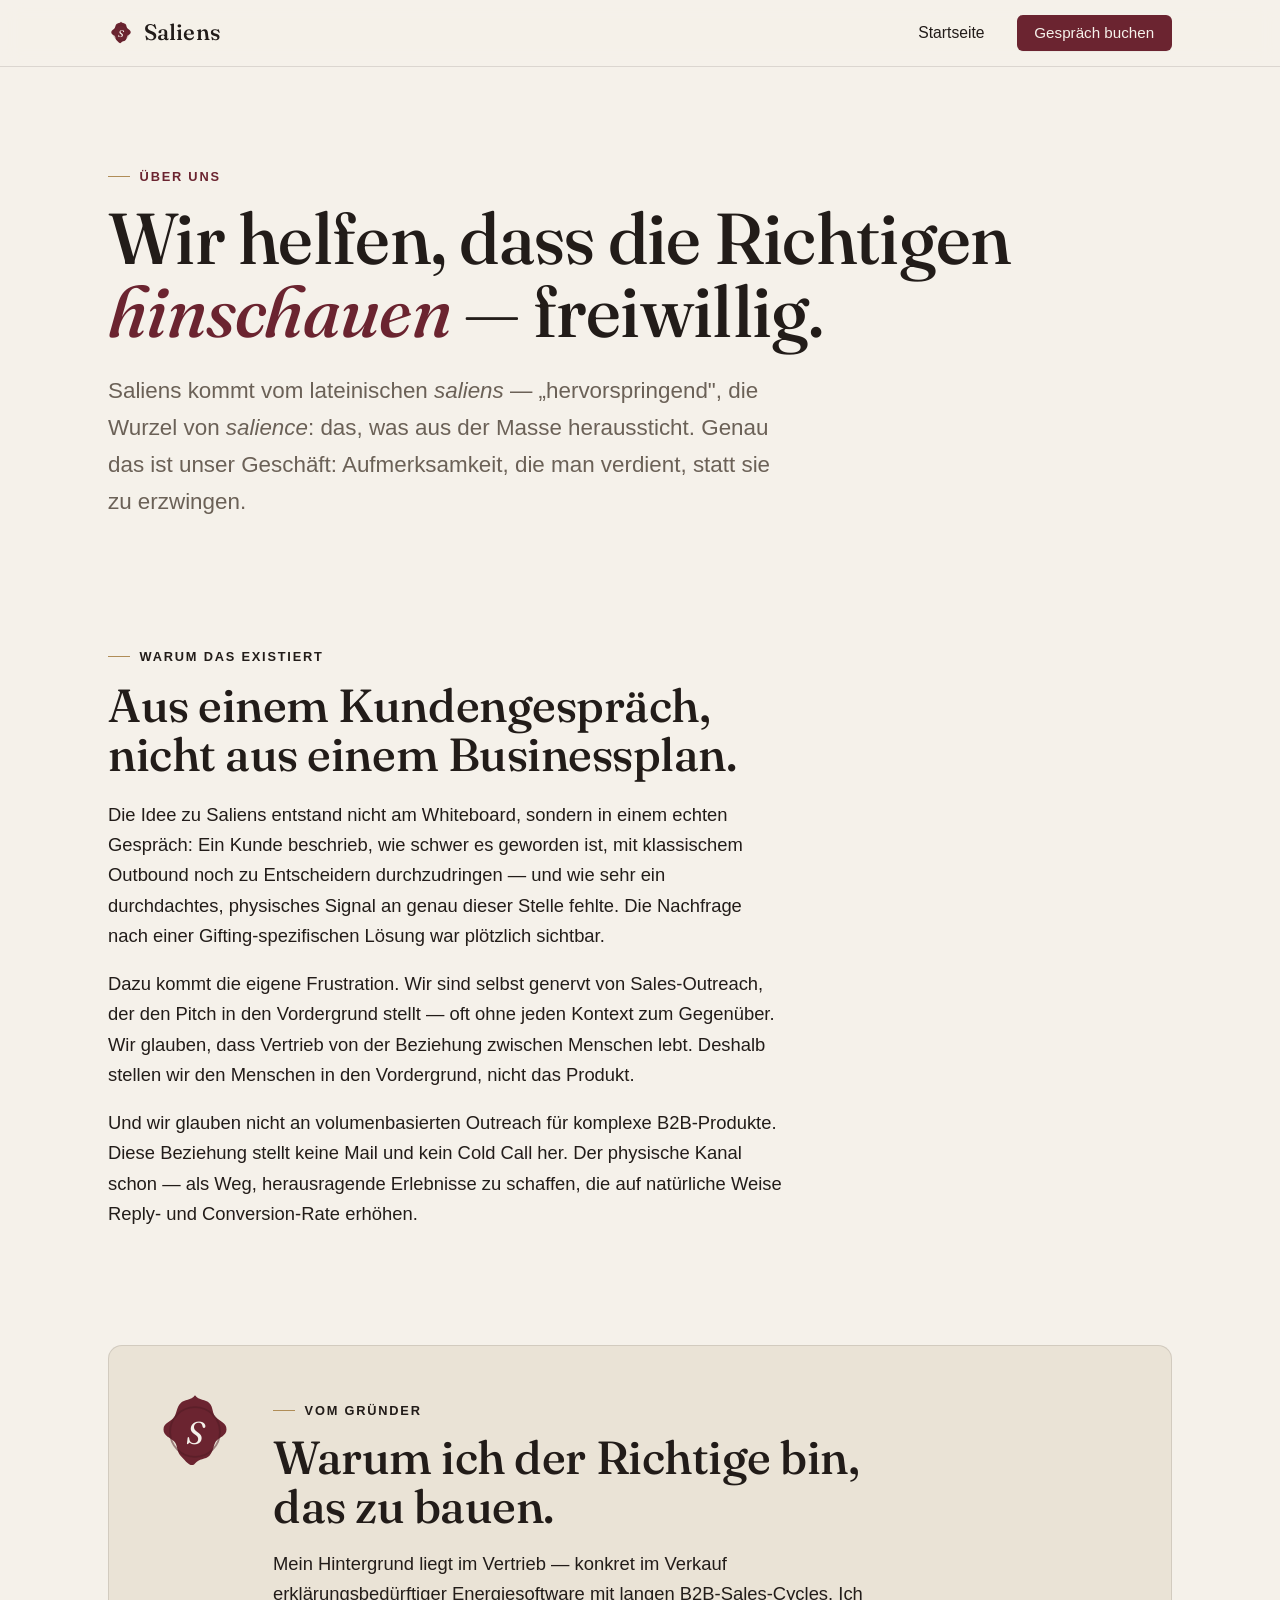
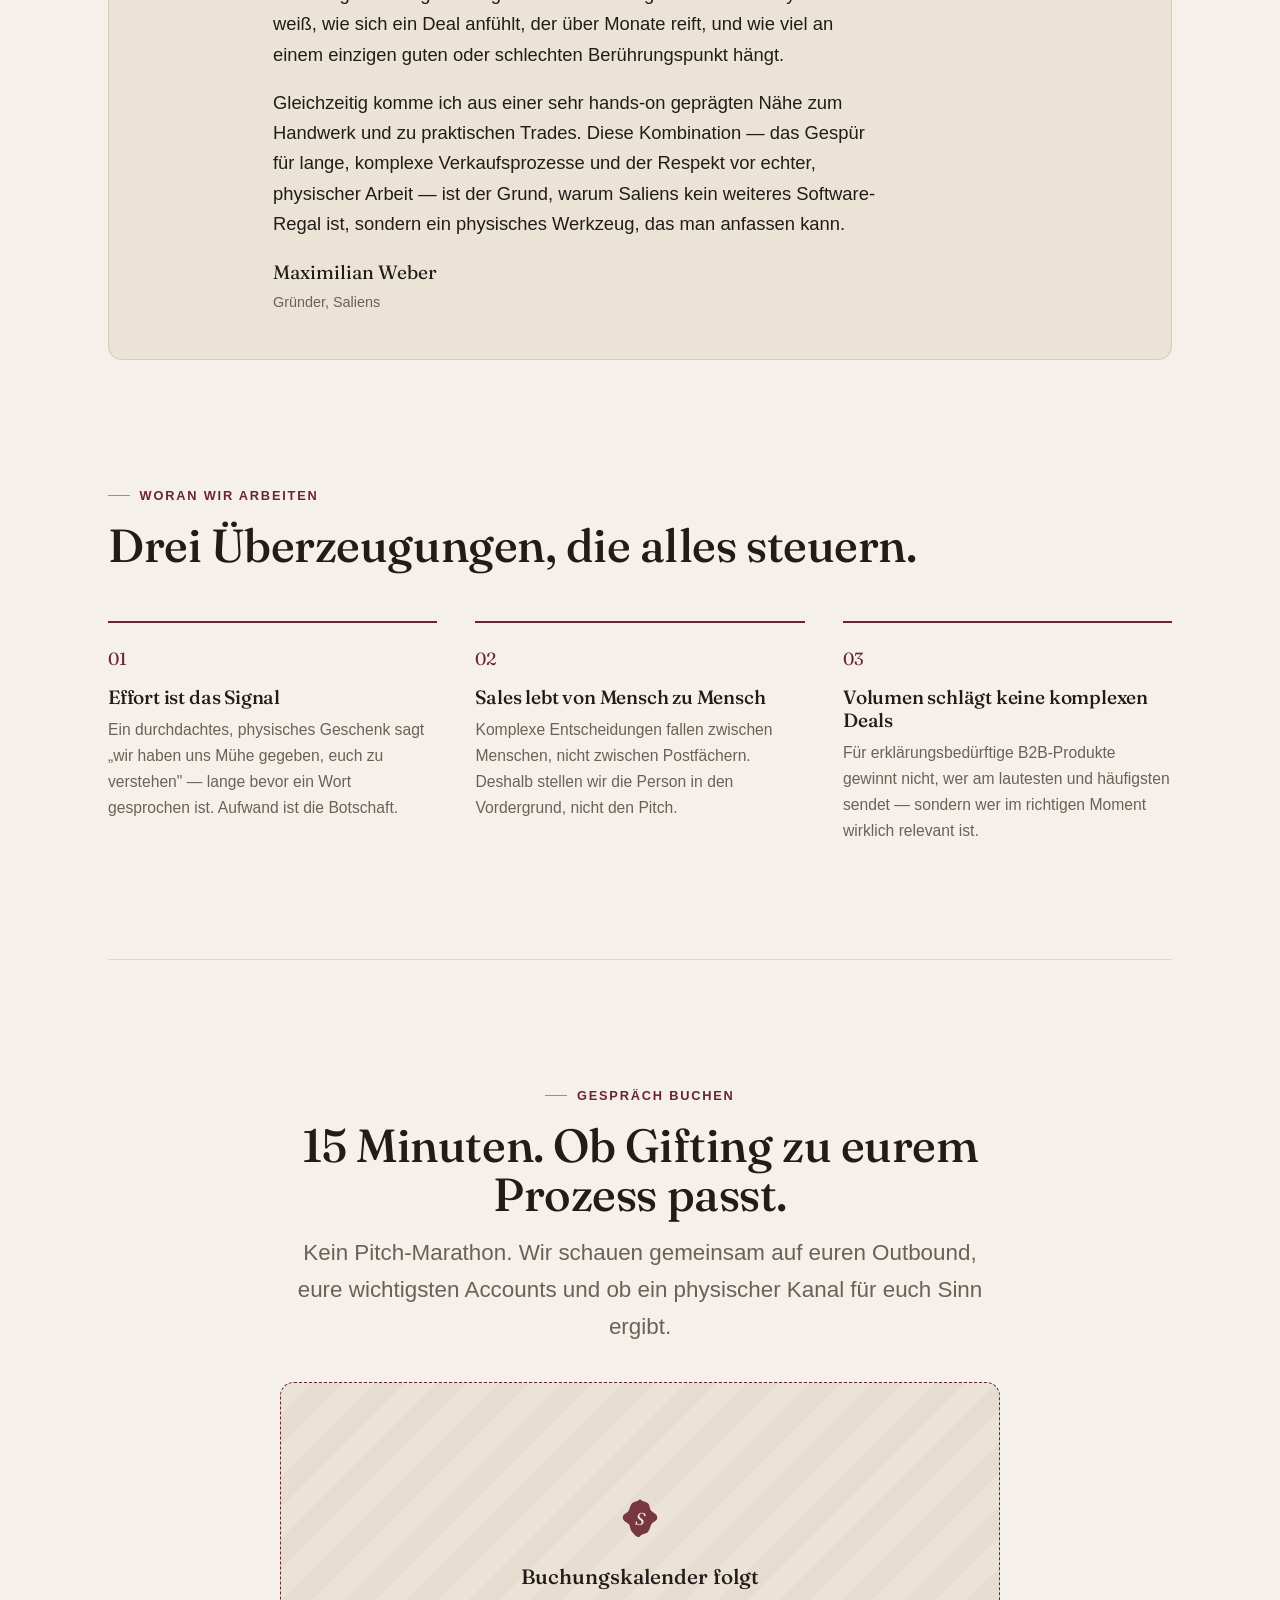
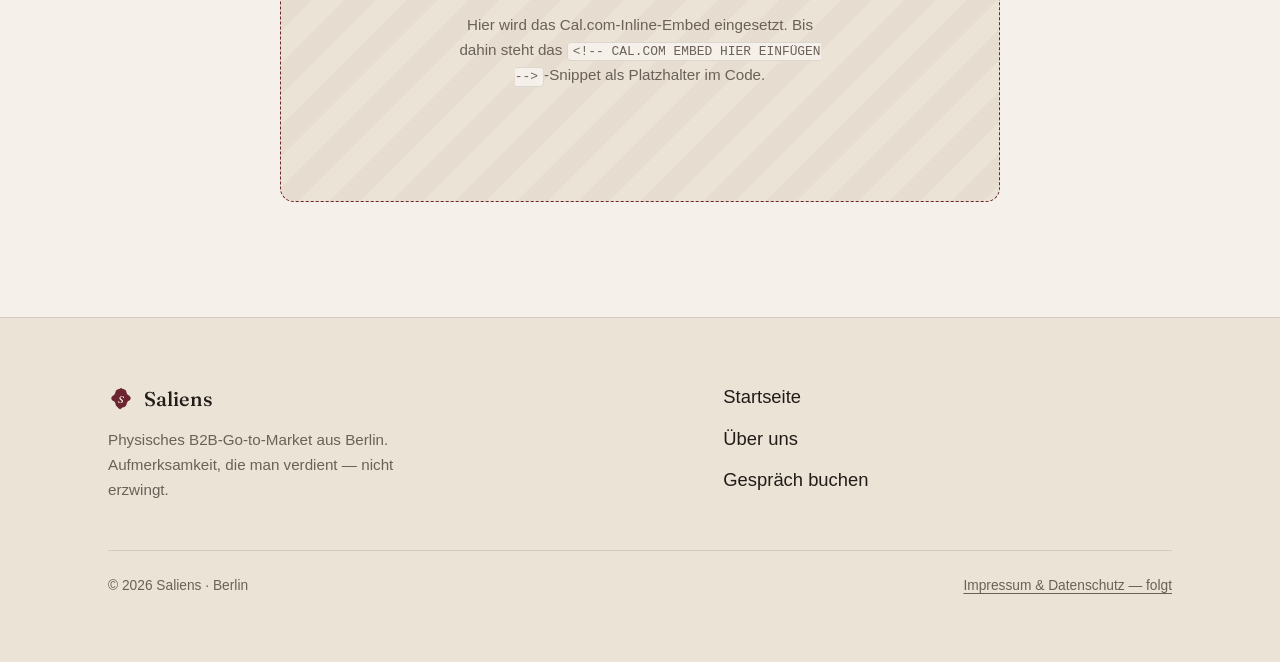
==== about.html @ 718ac308 "Saliens Gifting-as-a-Service Landingpage (statisch, noindex) - index.html: Landingpage mit Hero, Pro" ====
<!DOCTYPE html>
<html lang="de">
<head>
  <meta charset="UTF-8">
  <meta name="viewport" content="width=device-width, initial-scale=1">
  <meta name="robots" content="noindex,nofollow">
  <title>Über uns — Saliens</title>
  <meta name="description" content="Warum Saliens existiert: Aufmerksamkeit verdient man, statt sie zu erzwingen. Über die Entstehung, den Gründer und unsere Operating Beliefs.">

  <link rel="icon" href="favicon.svg" type="image/svg+xml">

  <link rel="preconnect" href="https://fonts.googleapis.com">
  <link rel="preconnect" href="https://fonts.gstatic.com" crossorigin>
  <link rel="preconnect" href="https://api.fontshare.com">
  <link href="https://fonts.googleapis.com/css2?family=Fraunces:opsz,wght@9..144,400;9..144,500&display=swap" rel="stylesheet">
  <link href="https://api.fontshare.com/v2/css?f[]=general-sans@400,500,600&display=swap" rel="stylesheet">

  <link rel="stylesheet" href="styles.css">
</head>
<body>

  <!-- ============================================================ HEADER -->
  <header class="site-header">
    <div class="container site-header__inner">
      <a class="brand" href="/" aria-label="Saliens — Startseite">
        <svg class="brand__seal" viewBox="0 0 64 64" aria-hidden="true">
          <path fill="#6B2430" d="M32 4c3 4 8 3 11 6s2 8 5 11 8 4 8 9-6 6-8 9-2 8-5 11-8 2-11 6-8-3-11-6-2-8-5-11-8-4-8-9 6-6 8-9 2-8 5-11 8-2 11-6z"/>
          <circle cx="32" cy="32" r="19" fill="none" stroke="#4E1A23" stroke-width="1.4" opacity="0.5"/>
          <text x="32" y="41" text-anchor="middle" font-family="Fraunces, Georgia, serif" font-size="24" font-style="italic" fill="#F5F1EA">S</text>
        </svg>
        Saliens
      </a>
      <nav class="nav" aria-label="Hauptnavigation">
        <a class="nav__link nav__link--about" href="/">Startseite</a>
        <a class="btn" href="#gespraech">Gespräch buchen</a>
      </nav>
    </div>
  </header>

  <main>

    <!-- ============================================================== HERO -->
    <section class="section about-hero">
      <div class="container">
        <p class="eyebrow reveal reveal--1">Über uns</p>
        <h1 class="reveal reveal--2">Wir helfen, dass die Richtigen <span class="accent" style="font-style:italic;color:var(--wax)">hinschauen</span> — freiwillig.</h1>
        <p class="lede reveal reveal--3">
          Saliens kommt vom lateinischen <em>saliens</em> — „hervorspringend", die
          Wurzel von <em>salience</em>: das, was aus der Masse heraussticht.
          Genau das ist unser Geschäft: Aufmerksamkeit, die man verdient, statt sie
          zu erzwingen.
        </p>
      </div>
    </section>

    <!-- ================================================= WARUM DAS EXISTIERT -->
    <section class="section" style="padding-top:0">
      <div class="container">
        <div class="prose">
          <p class="eyebrow">Warum das existiert</p>
          <h2 style="margin-bottom:1.25rem">Aus einem Kundengespräch, nicht aus einem Businessplan.</h2>
          <p>
            Die Idee zu Saliens entstand nicht am Whiteboard, sondern in einem echten
            Gespräch: Ein Kunde beschrieb, wie schwer es geworden ist, mit klassischem
            Outbound noch zu Entscheidern durchzudringen — und wie sehr ein durchdachtes,
            physisches Signal an genau dieser Stelle fehlte. Die Nachfrage nach einer
            Gifting-spezifischen Lösung war plötzlich sichtbar.
          </p>
          <p>
            Dazu kommt die eigene Frustration. Wir sind selbst genervt von Sales-Outreach,
            der den Pitch in den Vordergrund stellt — oft ohne jeden Kontext zum Gegenüber.
            Wir glauben, dass Vertrieb von der Beziehung zwischen Menschen lebt. Deshalb
            stellen wir den Menschen in den Vordergrund, nicht das Produkt.
          </p>
          <p>
            Und wir glauben nicht an volumenbasierten Outreach für komplexe B2B-Produkte.
            Diese Beziehung stellt keine Mail und kein Cold Call her. Der physische Kanal
            schon — als Weg, herausragende Erlebnisse zu schaffen, die auf natürliche Weise
            Reply- und Conversion-Rate erhöhen.
          </p>
        </div>
      </div>
    </section>

    <!-- =================================================== FOUNDER'S MESSAGE -->
    <section class="section" style="padding-top:0">
      <div class="container">
        <div class="founder">
          <svg class="founder__seal" viewBox="0 0 64 64" aria-hidden="true">
            <path fill="#6B2430" d="M32 4c3 4 8 3 11 6s2 8 5 11 8 4 8 9-6 6-8 9-2 8-5 11-8 2-11 6-8-3-11-6-2-8-5-11-8-4-8-9 6-6 8-9 2-8 5-11 8-2 11-6z"/>
            <circle cx="32" cy="32" r="19" fill="none" stroke="#4E1A23" stroke-width="1.4" opacity="0.5"/>
            <text x="32" y="41" text-anchor="middle" font-family="Fraunces, Georgia, serif" font-size="24" font-style="italic" fill="#F5F1EA">S</text>
          </svg>
          <div class="prose" style="max-width:60ch">
            <p class="eyebrow" style="margin-bottom:0.75rem">Vom Gründer</p>
            <h2 style="margin-bottom:1.1rem">Warum ich der Richtige bin, das zu bauen.</h2>
            <!-- TODO(Max prüfen): Die folgenden zwei Absätze sind im Ton des Briefings
                 formuliert, aber inhaltlich an konkreten Stationen entlang deiner
                 echten Vita zu schärfen (Firmennamen, Jahre, Rolle). Bitte gegenlesen. -->
            <p>
              Mein Hintergrund liegt im Vertrieb — konkret im Verkauf erklärungsbedürftiger
              Energiesoftware mit langen B2B-Sales-Cycles. Ich weiß, wie sich ein Deal
              anfühlt, der über Monate reift, und wie viel an einem einzigen guten oder
              schlechten Berührungspunkt hängt.
            </p>
            <p>
              Gleichzeitig komme ich aus einer sehr hands-on geprägten Nähe zum Handwerk
              und zu praktischen Trades. Diese Kombination — das Gespür für lange, komplexe
              Verkaufsprozesse und der Respekt vor echter, physischer Arbeit — ist der Grund,
              warum Saliens kein weiteres Software-Regal ist, sondern ein physisches Werkzeug,
              das man anfassen kann.
            </p>
            <p class="founder__sign">
              Maximilian Weber
              <span class="founder__role">Gründer, Saliens</span>
            </p>
          </div>
        </div>
      </div>
    </section>

    <!-- ==================================================== OPERATING BELIEFS -->
    <section class="section" style="padding-top:0">
      <div class="container">
        <div class="section-head">
          <p class="eyebrow">Woran wir arbeiten</p>
          <h2>Drei Überzeugungen, die alles steuern.</h2>
        </div>
        <ul class="beliefs">
          <li class="belief">
            <div class="belief__n">01</div>
            <h3>Effort ist das Signal</h3>
            <p>Ein durchdachtes, physisches Geschenk sagt „wir haben uns Mühe gegeben, euch zu verstehen" — lange bevor ein Wort gesprochen ist. Aufwand ist die Botschaft.</p>
          </li>
          <li class="belief">
            <div class="belief__n">02</div>
            <h3>Sales lebt von Mensch zu Mensch</h3>
            <p>Komplexe Entscheidungen fallen zwischen Menschen, nicht zwischen Postfächern. Deshalb stellen wir die Person in den Vordergrund, nicht den Pitch.</p>
          </li>
          <li class="belief">
            <div class="belief__n">03</div>
            <h3>Volumen schlägt keine komplexen Deals</h3>
            <p>Für erklärungsbedürftige B2B-Produkte gewinnt nicht, wer am lautesten und häufigsten sendet — sondern wer im richtigen Moment wirklich relevant ist.</p>
          </li>
        </ul>
      </div>
    </section>

    <!-- ===================================================== ANGEBOT / CTA -->
    <section class="section cta" id="gespraech" style="padding-top:0">
      <div class="container">
        <hr class="rule" style="margin-bottom:var(--section-y)">
        <div class="cta__inner">
          <p class="eyebrow" style="justify-content:center">Gespräch buchen</p>
          <h2>15 Minuten. Ob Gifting zu eurem Prozess passt.</h2>
          <p class="lede">
            Kein Pitch-Marathon. Wir schauen gemeinsam auf euren Outbound, eure
            wichtigsten Accounts und ob ein physischer Kanal für euch Sinn ergibt.
          </p>
        </div>

        <!-- ============================================================= -->
        <!-- CAL.COM EMBED HIER EINFÜGEN                                    -->
        <!-- Identisch zur Landingpage: diesen Platzhalter durch dasselbe   -->
        <!-- Cal.com-Inline-Embed-Snippet ersetzen.                         -->
        <!-- ============================================================= -->
        <div class="cal-embed" role="note" aria-label="Buchungskalender – wird nachgereicht">
          <svg class="cal-embed__seal" viewBox="0 0 64 64" aria-hidden="true">
            <path fill="#6B2430" d="M32 4c3 4 8 3 11 6s2 8 5 11 8 4 8 9-6 6-8 9-2 8-5 11-8 2-11 6-8-3-11-6-2-8-5-11-8-4-8-9 6-6 8-9 2-8 5-11 8-2 11-6z"/>
            <text x="32" y="41" text-anchor="middle" font-family="Fraunces, Georgia, serif" font-size="24" font-style="italic" fill="#F5F1EA">S</text>
          </svg>
          <span class="cal-embed__title">Buchungskalender folgt</span>
          <p>Hier wird das Cal.com-Inline-Embed eingesetzt. Bis dahin steht das <code>&lt;!-- CAL.COM EMBED HIER EINFÜGEN --&gt;</code>-Snippet als Platzhalter im Code.</p>
        </div>
      </div>
    </section>

  </main>

  <!-- ============================================================== FOOTER -->
  <footer class="site-footer">
    <div class="container">
      <div class="site-footer__grid">
        <div>
          <a class="brand" href="/" aria-label="Saliens — Startseite">
            <svg class="brand__seal" viewBox="0 0 64 64" aria-hidden="true">
              <path fill="#6B2430" d="M32 4c3 4 8 3 11 6s2 8 5 11 8 4 8 9-6 6-8 9-2 8-5 11-8 2-11 6-8-3-11-6-2-8-5-11-8-4-8-9 6-6 8-9 2-8 5-11 8-2 11-6z"/>
              <text x="32" y="41" text-anchor="middle" font-family="Fraunces, Georgia, serif" font-size="24" font-style="italic" fill="#F5F1EA">S</text>
            </svg>
            Saliens
          </a>
          <p class="footer__tag">Physisches B2B-Go-to-Market aus Berlin. Aufmerksamkeit, die man verdient — nicht erzwingt.</p>
        </div>
        <nav class="footer__nav" aria-label="Footer-Navigation">
          <a href="/">Startseite</a>
          <a href="/about">Über uns</a>
          <a href="#gespraech">Gespräch buchen</a>
        </nav>
      </div>
      <div class="footer__legal">
        <span>© <span data-year>2026</span> Saliens · Berlin</span>
        <span><a href="#" aria-disabled="true">Impressum &amp; Datenschutz — folgt</a></span>
      </div>
    </div>
  </footer>

  <script src="app.js"></script>
</body>
</html>
---- styles.css ----
/* =========================================================================
   Saliens — Gifting-as-a-Service · Design System
   Palette abgeleitet aus der physischen Gifting-Metapher:
   Naturpapier/Karton = Verpackung, Siegellack = Wachssiegel, Messing = Band.
   ========================================================================= */

:root {
  /* Farben */
  --paper:      #F5F1EA;  /* Haupt-Hintergrund */
  --karton:     #EAE3D6;  /* dezente Flächen, sekundäre Karten */
  --ink:        #221C19;  /* Haupttext */
  --ink-soft:   #6b6157;  /* Sekundärtext (AA-geprüft, ~5.4:1 auf Paper) */
  --wax:        #6B2430;  /* Primärakzent: CTA, Links, Hervorhebung */
  --wax-deep:   #4E1A23;  /* Hover für Siegellack */
  --brass:      #B08D57;  /* Sekundärakzent, sehr sparsam, nur Details */

  --hairline:   rgba(34, 28, 25, 0.12);
  --hairline-strong: rgba(34, 28, 25, 0.20);

  /* Typografie */
  --serif: "Fraunces", Georgia, "Times New Roman", serif;
  --sans:  "General Sans", -apple-system, BlinkMacSystemFont, "Segoe UI", Helvetica, Arial, sans-serif;

  /* Maße */
  --measure: 66ch;
  --container: 1160px;
  --radius: 6px;
  --radius-lg: 14px;

  /* Fließende Section-Abstände */
  --section-y: clamp(4.5rem, 9vw, 8.5rem);
  --gap: clamp(1.5rem, 3vw, 2.5rem);
}

/* ------------------------------------------------------------------ Reset */
*, *::before, *::after { box-sizing: border-box; }
html { -webkit-text-size-adjust: 100%; scroll-behavior: smooth; }
@media (prefers-reduced-motion: reduce) {
  html { scroll-behavior: auto; }
}

body {
  margin: 0;
  background: var(--paper);
  color: var(--ink);
  font-family: var(--sans);
  font-size: clamp(1.02rem, 0.98rem + 0.25vw, 1.15rem);
  line-height: 1.65;
  font-weight: 400;
  -webkit-font-smoothing: antialiased;
  text-rendering: optimizeLegibility;
}

img, svg { display: block; max-width: 100%; }
h1, h2, h3 { margin: 0; font-weight: 500; }

/* --------------------------------------------------------------- Headings */
h1, h2, h3 {
  font-family: var(--serif);
  font-optical-sizing: auto;
  letter-spacing: -0.01em;
  color: var(--ink);
  line-height: 1.08;
}
h1 {
  font-size: clamp(2.5rem, 1.6rem + 4vw, 4.5rem);
  font-weight: 500;
  line-height: 1.02;
}
h2 {
  font-size: clamp(1.85rem, 1.3rem + 2.4vw, 2.9rem);
  line-height: 1.06;
}
h3 {
  font-size: clamp(1.2rem, 1.05rem + 0.7vw, 1.5rem);
  line-height: 1.2;
}

p { margin: 0 0 1.1rem; max-width: var(--measure); }
p:last-child { margin-bottom: 0; }

a { color: var(--wax); text-decoration-thickness: 1px; text-underline-offset: 3px; }
a:hover { color: var(--wax-deep); }

strong { font-weight: 600; }

/* ----------------------------------------------------------------- Layout */
.container {
  width: 100%;
  max-width: var(--container);
  margin-inline: auto;
  padding-inline: clamp(1.25rem, 5vw, 3rem);
}

.section { padding-block: var(--section-y); }
.section + .section { padding-top: 0; }

.section-head { margin-bottom: clamp(2rem, 4vw, 3.25rem); }
.eyebrow {
  font-family: var(--sans);
  font-size: 0.8rem;
  font-weight: 600;
  letter-spacing: 0.14em;
  text-transform: uppercase;
  color: var(--wax);
  margin: 0 0 0.9rem;
  display: inline-flex;
  align-items: center;
  gap: 0.6rem;
}
.eyebrow::before {
  content: "";
  width: 22px;
  height: 1px;
  background: var(--brass);
}
.lede {
  font-size: clamp(1.15rem, 1.05rem + 0.5vw, 1.4rem);
  color: var(--ink-soft);
  max-width: 60ch;
}

/* ---------------------------------------------------------- Focus (a11y) */
:where(a, button, summary, [tabindex]):focus-visible {
  outline: 2.5px solid var(--wax);
  outline-offset: 3px;
  border-radius: 3px;
}

/* ---------------------------------------------------------------- Buttons */
.btn {
  --btn-bg: var(--wax);
  --btn-fg: var(--paper);
  display: inline-flex;
  align-items: center;
  justify-content: center;
  gap: 0.55rem;
  font-family: var(--sans);
  font-weight: 500;
  font-size: 1.02rem;
  line-height: 1;
  padding: 0.95rem 1.6rem;
  color: var(--btn-fg);
  background: var(--btn-bg);
  border: 1px solid transparent;
  border-radius: var(--radius);
  text-decoration: none;
  cursor: pointer;
  transition: background-color 160ms ease, transform 160ms ease, box-shadow 160ms ease;
  box-shadow: 0 1px 0 rgba(34, 28, 25, 0.04);
}
.btn:hover { background: var(--wax-deep); color: var(--paper); transform: translateY(-1px); }
.btn:active { transform: translateY(0); }
.btn .btn-arrow { transition: transform 160ms ease; }
.btn:hover .btn-arrow { transform: translateX(3px); }

.btn--ghost {
  background: transparent;
  color: var(--wax);
  border-color: var(--hairline-strong);
}
.btn--ghost:hover { background: var(--karton); color: var(--wax-deep); transform: translateY(-1px); }

.textlink {
  font-weight: 500;
  color: var(--wax);
  text-decoration: underline;
  text-decoration-color: var(--hairline-strong);
}
.textlink:hover { text-decoration-color: currentColor; }

@media (prefers-reduced-motion: reduce) {
  .btn, .btn:hover, .btn .btn-arrow, .btn:hover .btn-arrow { transition: none; transform: none; }
}

/* ----------------------------------------------------------------- Header */
.site-header {
  position: sticky;
  top: 0;
  z-index: 50;
  background: color-mix(in srgb, var(--paper) 88%, transparent);
  backdrop-filter: saturate(140%) blur(10px);
  border-bottom: 1px solid var(--hairline);
}
.site-header__inner {
  display: flex;
  align-items: center;
  justify-content: space-between;
  gap: 1rem;
  padding-block: 0.9rem;
}
.brand {
  font-family: var(--serif);
  font-weight: 500;
  font-size: 1.4rem;
  letter-spacing: 0.01em;
  color: var(--ink);
  text-decoration: none;
  display: inline-flex;
  align-items: center;
  gap: 0.6rem;
}
.brand:hover { color: var(--ink); }
.brand__seal { width: 26px; height: 26px; flex: none; }
.nav { display: flex; align-items: center; gap: clamp(1rem, 2.5vw, 2rem); }
.nav__link {
  font-weight: 500;
  color: var(--ink);
  text-decoration: none;
  font-size: 0.98rem;
}
.nav__link:hover { color: var(--wax); }
.nav .btn { padding: 0.6rem 1.05rem; font-size: 0.95rem; }

@media (max-width: 560px) {
  .nav__link--about { display: none; } /* Über uns bleibt im Footer erreichbar */
}

/* ------------------------------------------------------------------- Hero */
.hero { padding-top: clamp(3rem, 6vw, 5.5rem); padding-bottom: var(--section-y); }
.hero__grid {
  display: grid;
  grid-template-columns: 1.05fr 0.95fr;
  align-items: center;
  gap: clamp(2rem, 5vw, 5rem);
}
.hero__title { margin-bottom: 1.5rem; }
.hero__title .accent { color: var(--wax); font-style: italic; }
.hero__sub {
  font-size: clamp(1.15rem, 1.05rem + 0.55vw, 1.45rem);
  color: var(--ink-soft);
  max-width: 46ch;
  margin-bottom: 2rem;
}
.hero__actions { display: flex; flex-wrap: wrap; align-items: center; gap: 1rem 1.4rem; }
.hero__note { font-size: 0.92rem; color: var(--ink-soft); margin: 0; }
.hero__figure { display: flex; justify-content: center; }
.hero__figure svg { width: min(100%, 460px); height: auto; }

@media (max-width: 860px) {
  .hero__grid { grid-template-columns: 1fr; gap: 2.5rem; }
  .hero__figure { order: -1; }
  .hero__figure svg { width: min(78%, 340px); }
}

/* ----------------------------------------------------------------- Rhythm */
.rule { border: 0; border-top: 1px solid var(--hairline); margin: 0; }

/* --------------------------------------------------------- Problem-Framing */
.problem { background: var(--karton); }
.problem .container { padding-block: var(--section-y); }
.problem__grid {
  display: grid;
  grid-template-columns: 0.9fr 1.1fr;
  gap: clamp(2rem, 5vw, 4.5rem);
  align-items: start;
}
.problem__list { list-style: none; margin: 0; padding: 0; display: grid; gap: 1.4rem; }
.problem__list li {
  padding-left: 1.6rem;
  position: relative;
  color: var(--ink);
  max-width: 52ch;
}
.problem__list li::before {
  content: "";
  position: absolute;
  left: 0; top: 0.62em;
  width: 8px; height: 8px;
  background: var(--wax);
  border-radius: 2px;
  transform: rotate(45deg);
}
.problem__list li strong { display: block; margin-bottom: 0.15rem; }
@media (max-width: 760px) { .problem__grid { grid-template-columns: 1fr; gap: 1.75rem; } }

/* ------------------------------------------------------------ How it works */
.steps {
  list-style: none;
  margin: 0; padding: 0;
  display: grid;
  grid-template-columns: repeat(4, 1fr);
  gap: clamp(1.5rem, 3vw, 2.5rem);
  counter-reset: step;
}
.step { position: relative; }
.step__num {
  font-family: var(--serif);
  font-weight: 500;
  font-size: 1.15rem;
  color: var(--wax);
  display: inline-flex;
  align-items: center;
  gap: 0.7rem;
  margin-bottom: 1rem;
}
.step__num::after {
  content: "";
  flex: 1;
  height: 1px;
  background: var(--brass);
  min-width: 28px;
}
.step h3 { margin-bottom: 0.5rem; }
.step p { color: var(--ink-soft); font-size: 0.98rem; }
@media (max-width: 900px) { .steps { grid-template-columns: repeat(2, 1fr); gap: 2.25rem; } }
@media (max-width: 480px) { .steps { grid-template-columns: 1fr; } }

/* ---------------------------------------------------------- Differenzierung */
.compare { background: var(--karton); }
.compare .container { padding-block: var(--section-y); }
.compare__grid { display: grid; grid-template-columns: 1fr 1fr; gap: clamp(1.25rem, 3vw, 2rem); }
.compare__card {
  background: var(--paper);
  border: 1px solid var(--hairline);
  border-radius: var(--radius-lg);
  padding: clamp(1.5rem, 3vw, 2.25rem);
}
.compare__card--them { background: transparent; border-style: dashed; }
.compare__card--us { border-color: var(--wax); box-shadow: 0 0 0 1px var(--wax) inset; }
.compare__tag {
  font-size: 0.78rem;
  font-weight: 600;
  letter-spacing: 0.12em;
  text-transform: uppercase;
  color: var(--ink-soft);
  margin-bottom: 1rem;
  display: block;
}
.compare__card--us .compare__tag { color: var(--wax); }
.compare__card h3 { margin-bottom: 1.1rem; }
.compare__points { list-style: none; margin: 0; padding: 0; display: grid; gap: 0.85rem; }
.compare__points li { padding-left: 1.7rem; position: relative; color: var(--ink); font-size: 0.98rem; }
.compare__points li::before {
  position: absolute; left: 0; top: 0;
  font-family: var(--sans); font-weight: 600;
}
.compare__card--them .compare__points li::before { content: "–"; color: var(--ink-soft); }
.compare__card--us .compare__points li::before { content: "→"; color: var(--wax); }
@media (max-width: 720px) { .compare__grid { grid-template-columns: 1fr; } }

/* --------------------------------------------------------------- Use Cases */
.cases { list-style: none; margin: 0; padding: 0; display: grid; grid-template-columns: repeat(3, 1fr); gap: clamp(1.25rem, 3vw, 2rem); }
.case {
  border-top: 2px solid var(--wax);
  padding-top: 1.4rem;
}
.case__kicker { font-size: 0.82rem; font-weight: 600; letter-spacing: 0.1em; text-transform: uppercase; color: var(--brass); margin-bottom: 0.7rem; }
.case h3 { margin-bottom: 0.6rem; }
.case p { color: var(--ink-soft); font-size: 0.98rem; }
@media (max-width: 820px) { .cases { grid-template-columns: 1fr; gap: 1.75rem; } .case { padding-top: 1.1rem; } }

/* ------------------------------------------------------------------- Proof */
.proof { background: var(--ink); color: var(--paper); }
.proof .container { padding-block: var(--section-y); }
.proof h2 { color: var(--paper); }
.proof .eyebrow { color: var(--brass); }
.proof .eyebrow::before { background: var(--brass); }
.proof__grid { display: grid; grid-template-columns: 1fr 1fr; gap: clamp(2rem, 5vw, 4rem); align-items: start; }
.proof p { color: color-mix(in srgb, var(--paper) 80%, transparent); }
.proof__points { list-style: none; margin: 1.5rem 0 0; padding: 0; display: grid; gap: 1.1rem; }
.proof__points li { padding-left: 1.7rem; position: relative; color: var(--paper); }
.proof__points li::before {
  content: "";
  position: absolute; left: 0; top: 0.6em;
  width: 9px; height: 9px; border-radius: 50%;
  border: 1.5px solid var(--brass);
}
@media (max-width: 760px) { .proof__grid { grid-template-columns: 1fr; gap: 1.5rem; } }

/* --------------------------------------------------------------- CTA block */
.cta { text-align: center; }
.cta__inner { max-width: 720px; margin-inline: auto; }
.cta h2 { margin-bottom: 1rem; }
.cta .lede { margin-inline: auto; margin-bottom: 2.25rem; }

/* Cal.com Embed-Platzhalter */
.cal-embed {
  margin: 0 auto;
  max-width: 720px;
  min-height: 420px;
  border: 1.5px dashed var(--wax);
  border-radius: var(--radius-lg);
  background:
    repeating-linear-gradient(135deg, transparent 0 22px, rgba(107,36,48,0.03) 22px 44px),
    var(--karton);
  display: flex;
  flex-direction: column;
  align-items: center;
  justify-content: center;
  gap: 1.1rem;
  padding: 2.5rem 1.5rem;
  text-align: center;
}
.cal-embed__seal { width: 46px; height: 46px; opacity: 0.9; }
.cal-embed__title { font-family: var(--serif); font-weight: 500; font-size: 1.3rem; color: var(--ink); }
.cal-embed p { color: var(--ink-soft); font-size: 0.95rem; max-width: 44ch; margin: 0; }
.cal-embed code { font-family: ui-monospace, SFMono-Regular, Menlo, monospace; font-size: 0.85em; background: var(--paper); padding: 0.1em 0.4em; border-radius: 4px; border: 1px solid var(--hairline); }
.cal-embed .btn { margin-top: 0.4rem; }

/* --------------------------------------------------------------------- FAQ */
.faq { max-width: 820px; margin-inline: auto; }
.faq__item {
  border-bottom: 1px solid var(--hairline);
}
.faq__item:first-of-type { border-top: 1px solid var(--hairline); }
.faq__q {
  list-style: none;
  cursor: pointer;
  display: flex;
  align-items: flex-start;
  justify-content: space-between;
  gap: 1.5rem;
  padding: 1.5rem 0.25rem;
  font-family: var(--serif);
  font-weight: 500;
  font-size: clamp(1.1rem, 1rem + 0.5vw, 1.35rem);
  color: var(--ink);
}
.faq__q::-webkit-details-marker { display: none; }
.faq__icon { flex: none; width: 26px; height: 26px; position: relative; margin-top: 0.2em; }
.faq__icon::before, .faq__icon::after {
  content: ""; position: absolute; background: var(--wax);
  top: 50%; left: 50%;
  transition: transform 200ms ease;
}
.faq__icon::before { width: 15px; height: 1.5px; transform: translate(-50%, -50%); }
.faq__icon::after  { width: 1.5px; height: 15px; transform: translate(-50%, -50%); }
.faq__item[open] .faq__icon::after { transform: translate(-50%, -50%) scaleY(0); }
.faq__a { padding: 0 0.25rem 1.6rem; }
.faq__a p { color: var(--ink-soft); max-width: 68ch; }
@media (prefers-reduced-motion: reduce) {
  .faq__icon::before, .faq__icon::after { transition: none; }
}

/* ----------------------------------------------------------------- Footer */
.site-footer {
  background: var(--karton);
  border-top: 1px solid var(--hairline);
  padding-block: clamp(3rem, 5vw, 4.5rem);
}
.site-footer__grid {
  display: grid;
  grid-template-columns: 1.3fr 1fr;
  gap: 2rem;
  align-items: start;
}
.site-footer .brand { font-size: 1.25rem; margin-bottom: 0.75rem; }
.footer__tag { color: var(--ink-soft); font-size: 0.95rem; max-width: 40ch; }
.footer__nav { display: flex; flex-direction: column; gap: 0.7rem; }
.footer__nav a { color: var(--ink); text-decoration: none; font-weight: 500; width: max-content; }
.footer__nav a:hover { color: var(--wax); }
.footer__legal {
  margin-top: clamp(2rem, 4vw, 3rem);
  padding-top: 1.5rem;
  border-top: 1px solid var(--hairline);
  display: flex;
  flex-wrap: wrap;
  justify-content: space-between;
  gap: 0.75rem;
  font-size: 0.86rem;
  color: var(--ink-soft);
}
.footer__legal a { color: var(--ink-soft); }
@media (max-width: 620px) { .site-footer__grid { grid-template-columns: 1fr; gap: 1.75rem; } }

/* --------------------------------------------------- About-Seite Spezifika */
.about-hero { padding-top: clamp(3.5rem, 7vw, 6rem); }
.about-hero h1 { max-width: 20ch; margin-bottom: 1.5rem; }
.about-hero .lede { max-width: 54ch; }

.prose { max-width: 68ch; }
.prose h2 { margin-bottom: 1rem; }
.prose h3 { margin-bottom: 0.6rem; }
.prose p { color: var(--ink); }
.prose p + p { margin-top: 0; }

.founder {
  display: grid;
  grid-template-columns: auto 1fr;
  gap: clamp(1.25rem, 3vw, 2.25rem);
  align-items: start;
  background: var(--karton);
  border: 1px solid var(--hairline);
  border-radius: var(--radius-lg);
  padding: clamp(1.75rem, 4vw, 2.75rem);
}
.founder__seal { width: 84px; height: 84px; flex: none; }
.founder__sign { font-family: var(--serif); font-size: 1.2rem; color: var(--ink); margin-top: 1.4rem; }
.founder__role { display: block; font-family: var(--sans); font-size: 0.9rem; color: var(--ink-soft); margin-top: 0.15rem; }
@media (max-width: 560px) { .founder { grid-template-columns: 1fr; } .founder__seal { width: 64px; height: 64px; } }

.beliefs { list-style: none; margin: 0; padding: 0; display: grid; grid-template-columns: repeat(3, 1fr); gap: clamp(1.5rem, 3vw, 2.5rem); }
.belief { border-top: 2px solid var(--wax); padding-top: 1.3rem; }
.belief__n { font-family: var(--serif); font-size: 1.1rem; color: var(--wax); margin-bottom: 0.8rem; }
.belief h3 { margin-bottom: 0.55rem; font-size: 1.2rem; }
.belief p { color: var(--ink-soft); font-size: 0.98rem; }
@media (max-width: 820px) { .beliefs { grid-template-columns: 1fr; gap: 1.75rem; } }

/* Editor-Hinweis: markiert Copy, die noch von dir geprüft werden sollte */
.review-note {
  display: block;
  font-size: 0.8rem;
  color: var(--wax);
  background: rgba(107,36,48,0.06);
  border-left: 2px solid var(--wax);
  padding: 0.35rem 0.7rem;
  margin: 0.6rem 0;
  border-radius: 0 4px 4px 0;
  font-style: italic;
}

/* ----------------------------------------------- Page-Load Reveal (einmal) */
@media (prefers-reduced-motion: no-preference) {
  .reveal {
    opacity: 0;
    transform: translateY(14px);
    animation: reveal-in 720ms cubic-bezier(0.16, 0.84, 0.44, 1) forwards;
  }
  .reveal--1 { animation-delay: 60ms; }
  .reveal--2 { animation-delay: 160ms; }
  .reveal--3 { animation-delay: 260ms; }
  .reveal--4 { animation-delay: 360ms; }
  @keyframes reveal-in {
    to { opacity: 1; transform: none; }
  }
}
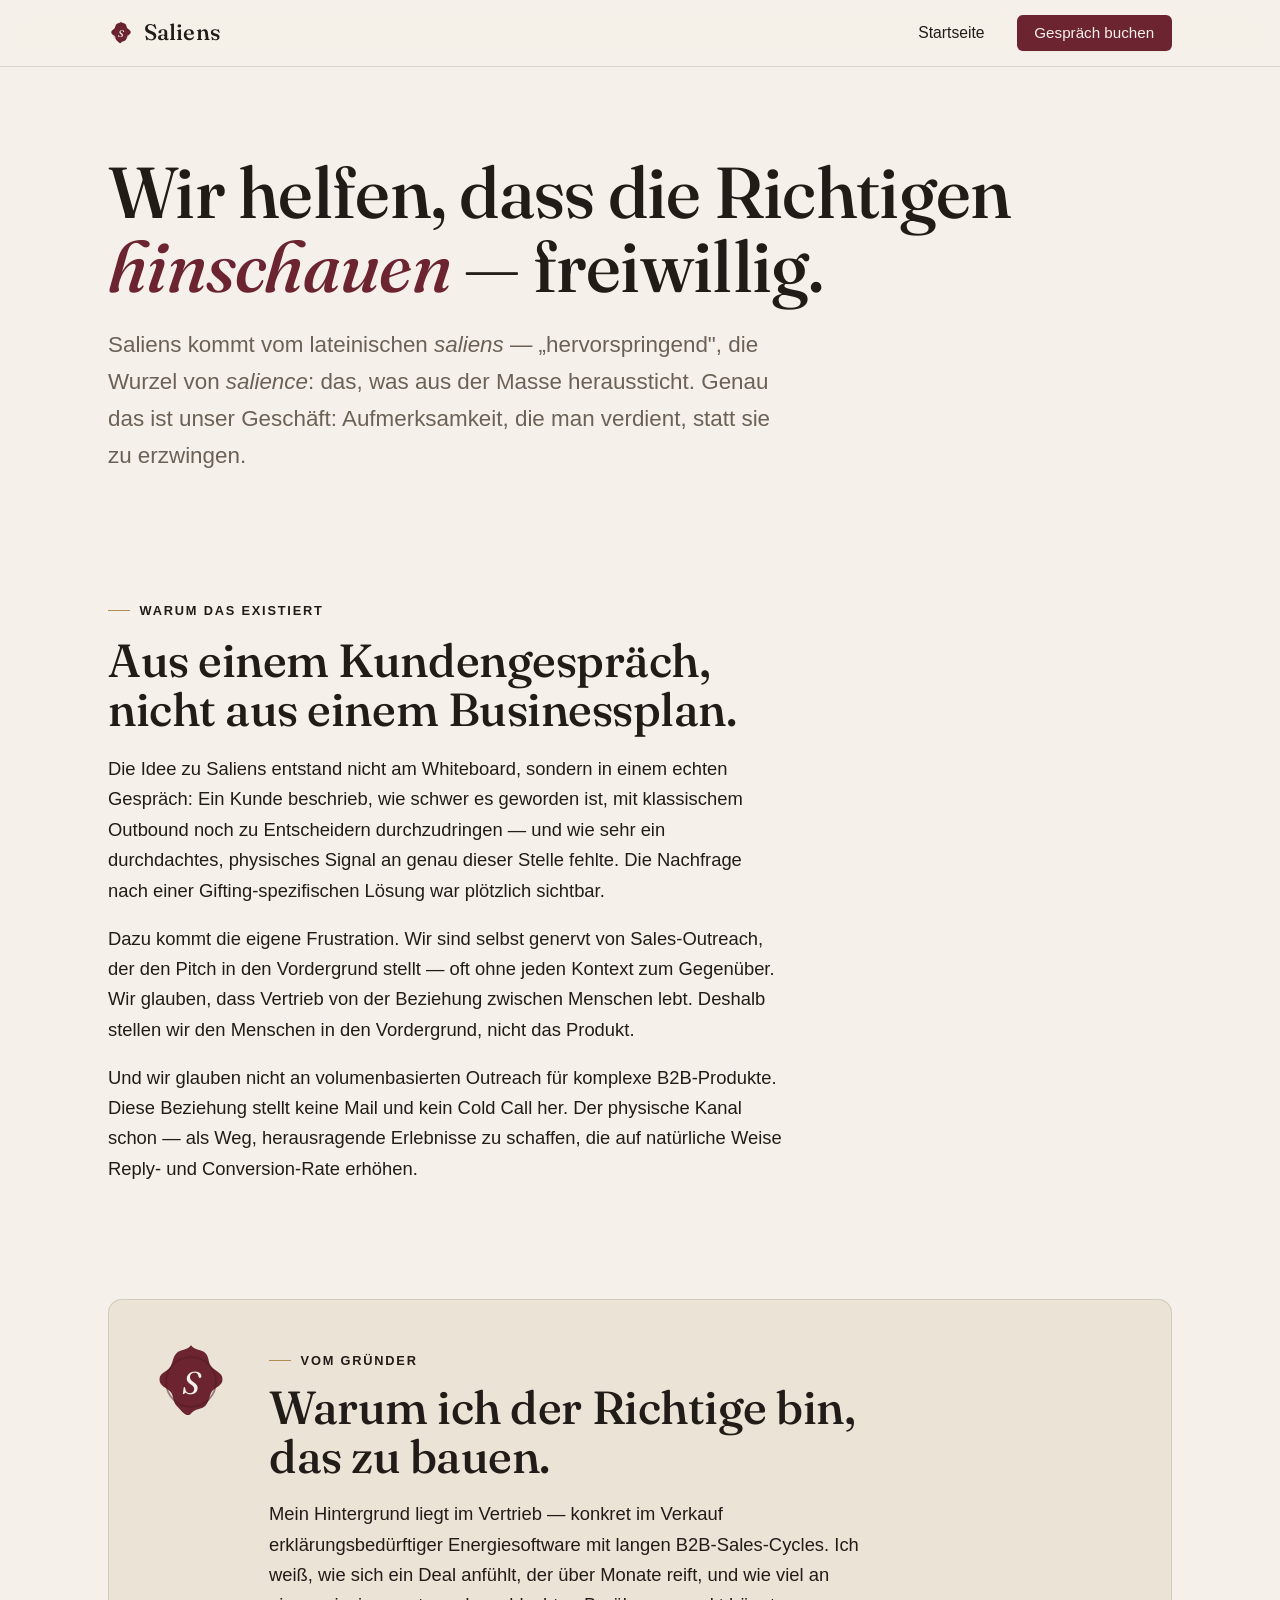
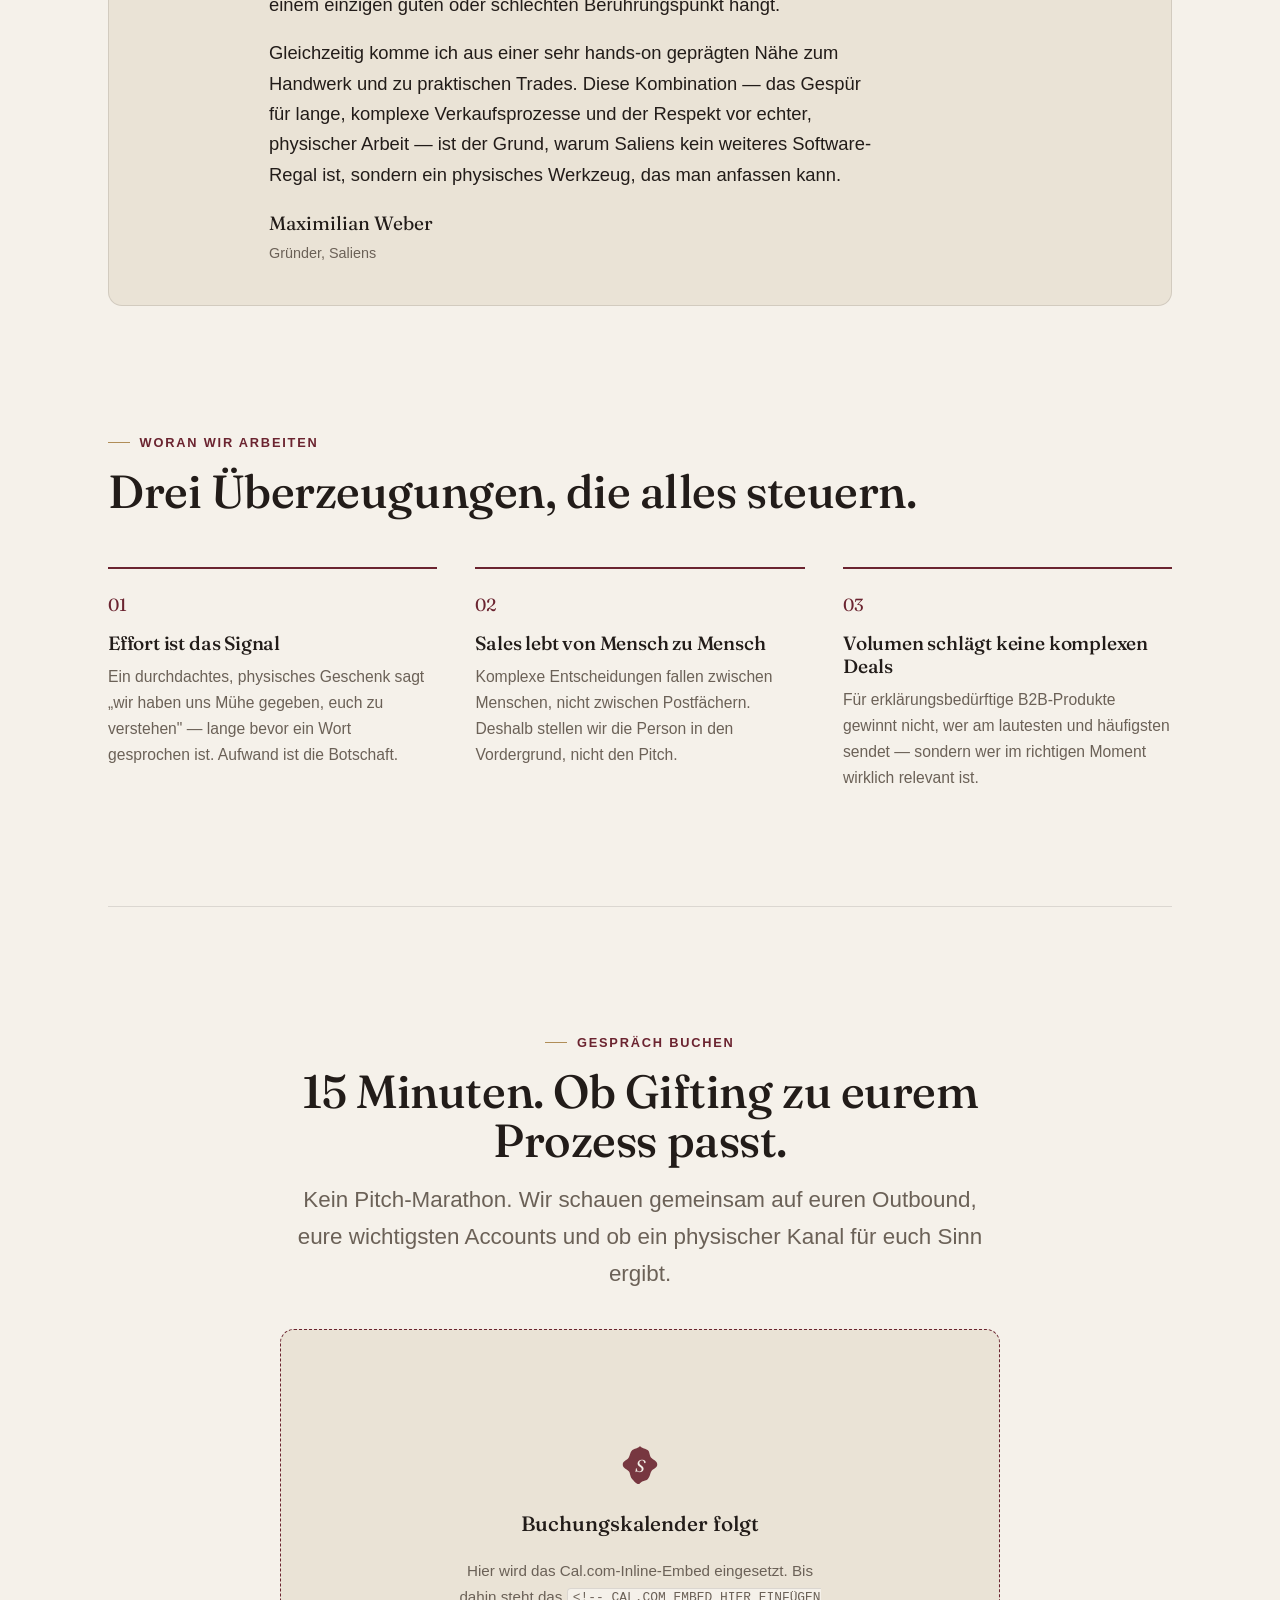
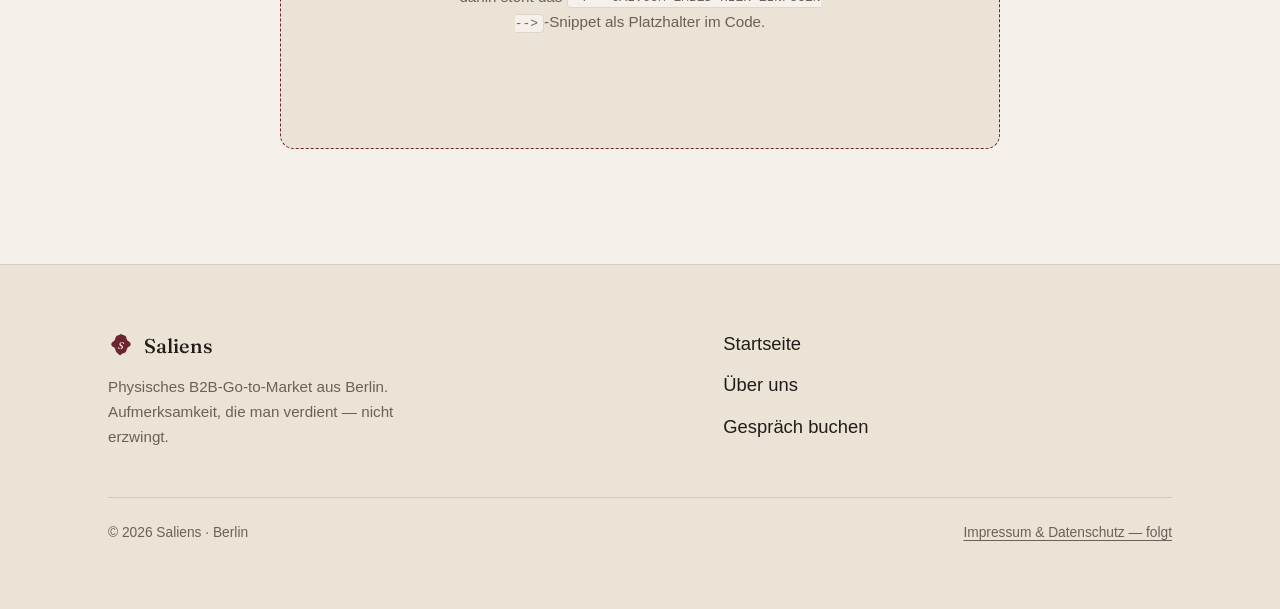
==== commit 8e594a19: "Feintuning nach impeccable.style Design-Review - Hero-Eyebrow-Chips entfernt (Headline fuehrt direkt" ====
--- a/about.html
+++ b/about.html
@@ -42,9 +42,8 @@
     <!-- ============================================================== HERO -->
     <section class="section about-hero">
       <div class="container">
-        <p class="eyebrow reveal reveal--1">Über uns</p>
-        <h1 class="reveal reveal--2">Wir helfen, dass die Richtigen <span class="accent" style="font-style:italic;color:var(--wax)">hinschauen</span> — freiwillig.</h1>
-        <p class="lede reveal reveal--3">
+        <h1 class="reveal reveal--1">Wir helfen, dass die Richtigen <span class="accent" style="font-style:italic;color:var(--wax)">hinschauen</span> — freiwillig.</h1>
+        <p class="lede reveal reveal--2">
           Saliens kommt vom lateinischen <em>saliens</em> — „hervorspringend", die
           Wurzel von <em>salience</em>: das, was aus der Masse heraussticht.
           Genau das ist unser Geschäft: Aufmerksamkeit, die man verdient, statt sie
--- a/styles.css
+++ b/styles.css
@@ -314,7 +314,7 @@
   background: var(--paper);
   border: 1px solid var(--hairline);
   border-radius: var(--radius-lg);
-  padding: clamp(1.5rem, 3vw, 2.25rem);
+  padding: 2rem;
 }
 .compare__card--them { background: transparent; border-style: dashed; }
 .compare__card--us { border-color: var(--wax); box-shadow: 0 0 0 1px var(--wax) inset; }
@@ -381,9 +381,7 @@
   min-height: 420px;
   border: 1.5px dashed var(--wax);
   border-radius: var(--radius-lg);
-  background:
-    repeating-linear-gradient(135deg, transparent 0 22px, rgba(107,36,48,0.03) 22px 44px),
-    var(--karton);
+  background: var(--karton);
   display: flex;
   flex-direction: column;
   align-items: center;
@@ -483,7 +481,7 @@
   background: var(--karton);
   border: 1px solid var(--hairline);
   border-radius: var(--radius-lg);
-  padding: clamp(1.75rem, 4vw, 2.75rem);
+  padding: 2.5rem;
 }
 .founder__seal { width: 84px; height: 84px; flex: none; }
 .founder__sign { font-family: var(--serif); font-size: 1.2rem; color: var(--ink); margin-top: 1.4rem; }
@@ -496,19 +494,6 @@
 .belief h3 { margin-bottom: 0.55rem; font-size: 1.2rem; }
 .belief p { color: var(--ink-soft); font-size: 0.98rem; }
 @media (max-width: 820px) { .beliefs { grid-template-columns: 1fr; gap: 1.75rem; } }
-
-/* Editor-Hinweis: markiert Copy, die noch von dir geprüft werden sollte */
-.review-note {
-  display: block;
-  font-size: 0.8rem;
-  color: var(--wax);
-  background: rgba(107,36,48,0.06);
-  border-left: 2px solid var(--wax);
-  padding: 0.35rem 0.7rem;
-  margin: 0.6rem 0;
-  border-radius: 0 4px 4px 0;
-  font-style: italic;
-}
 
 /* ----------------------------------------------- Page-Load Reveal (einmal) */
 @media (prefers-reduced-motion: no-preference) {
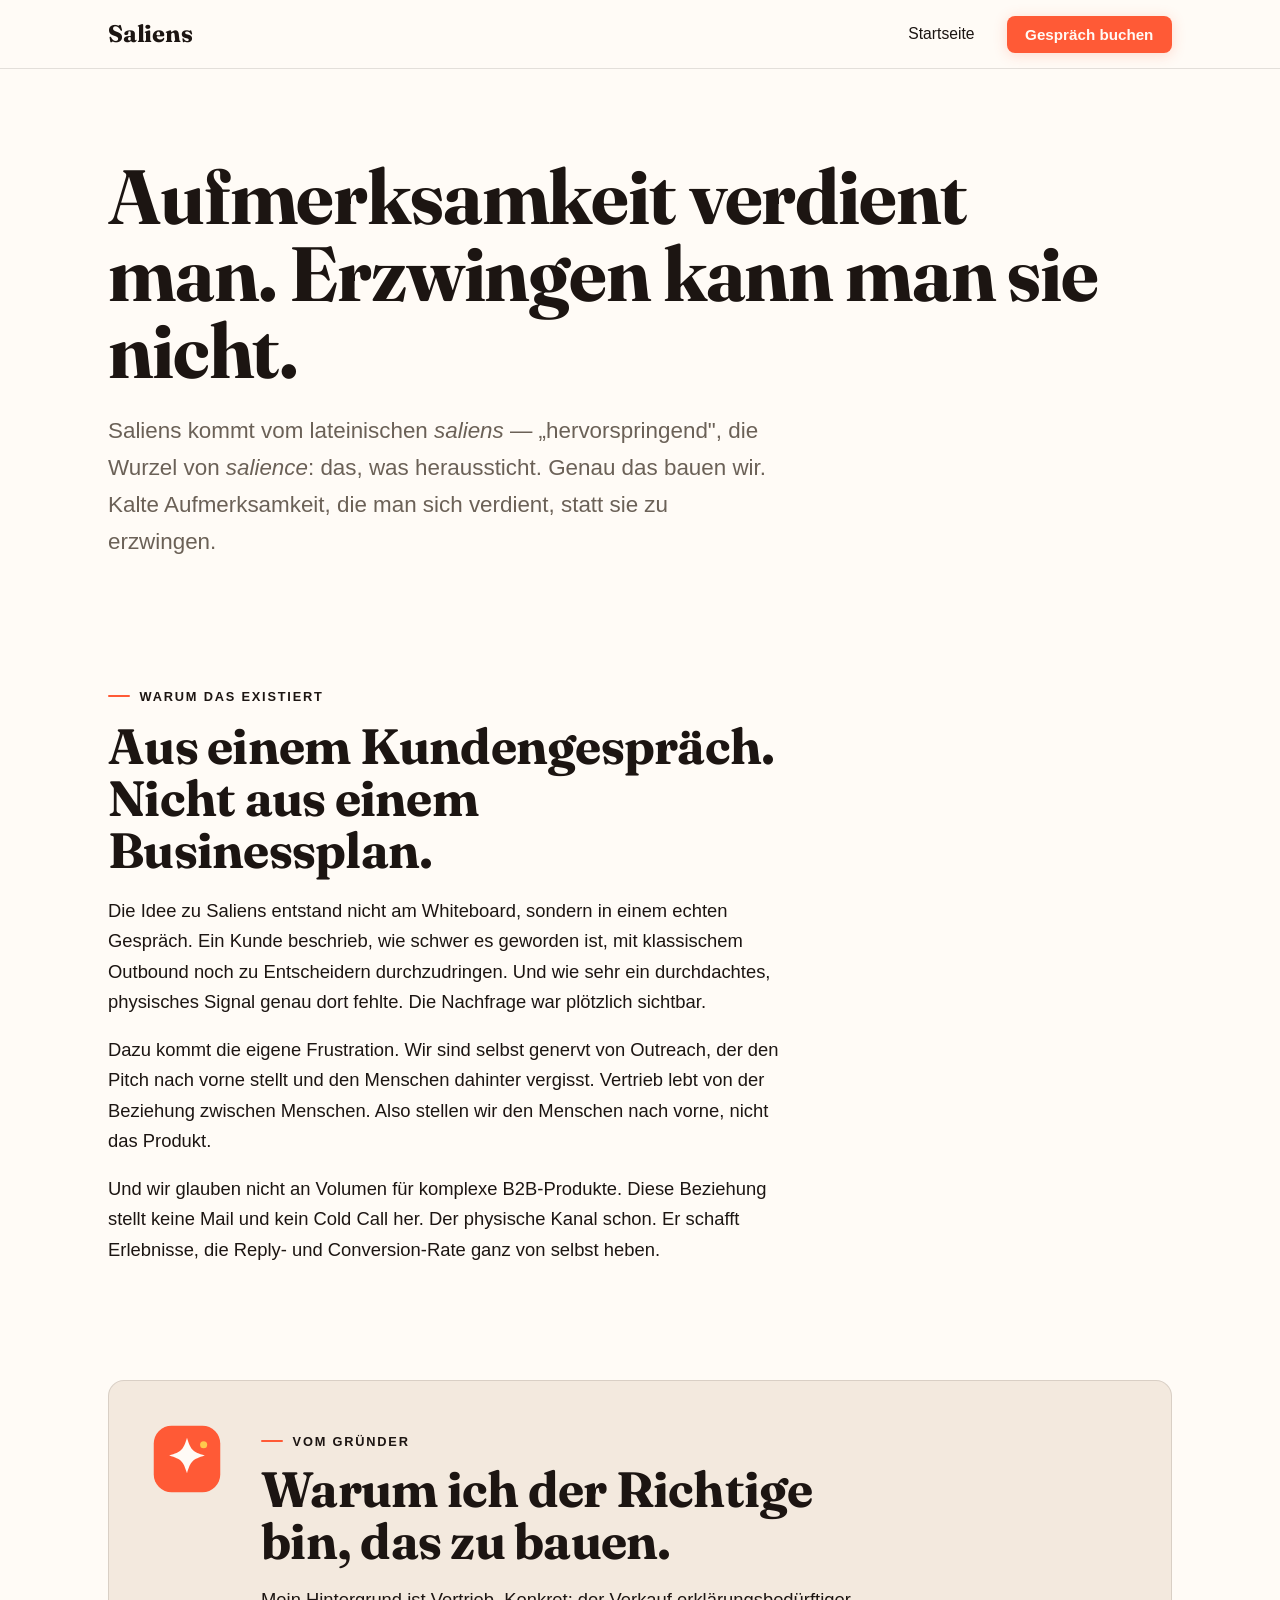
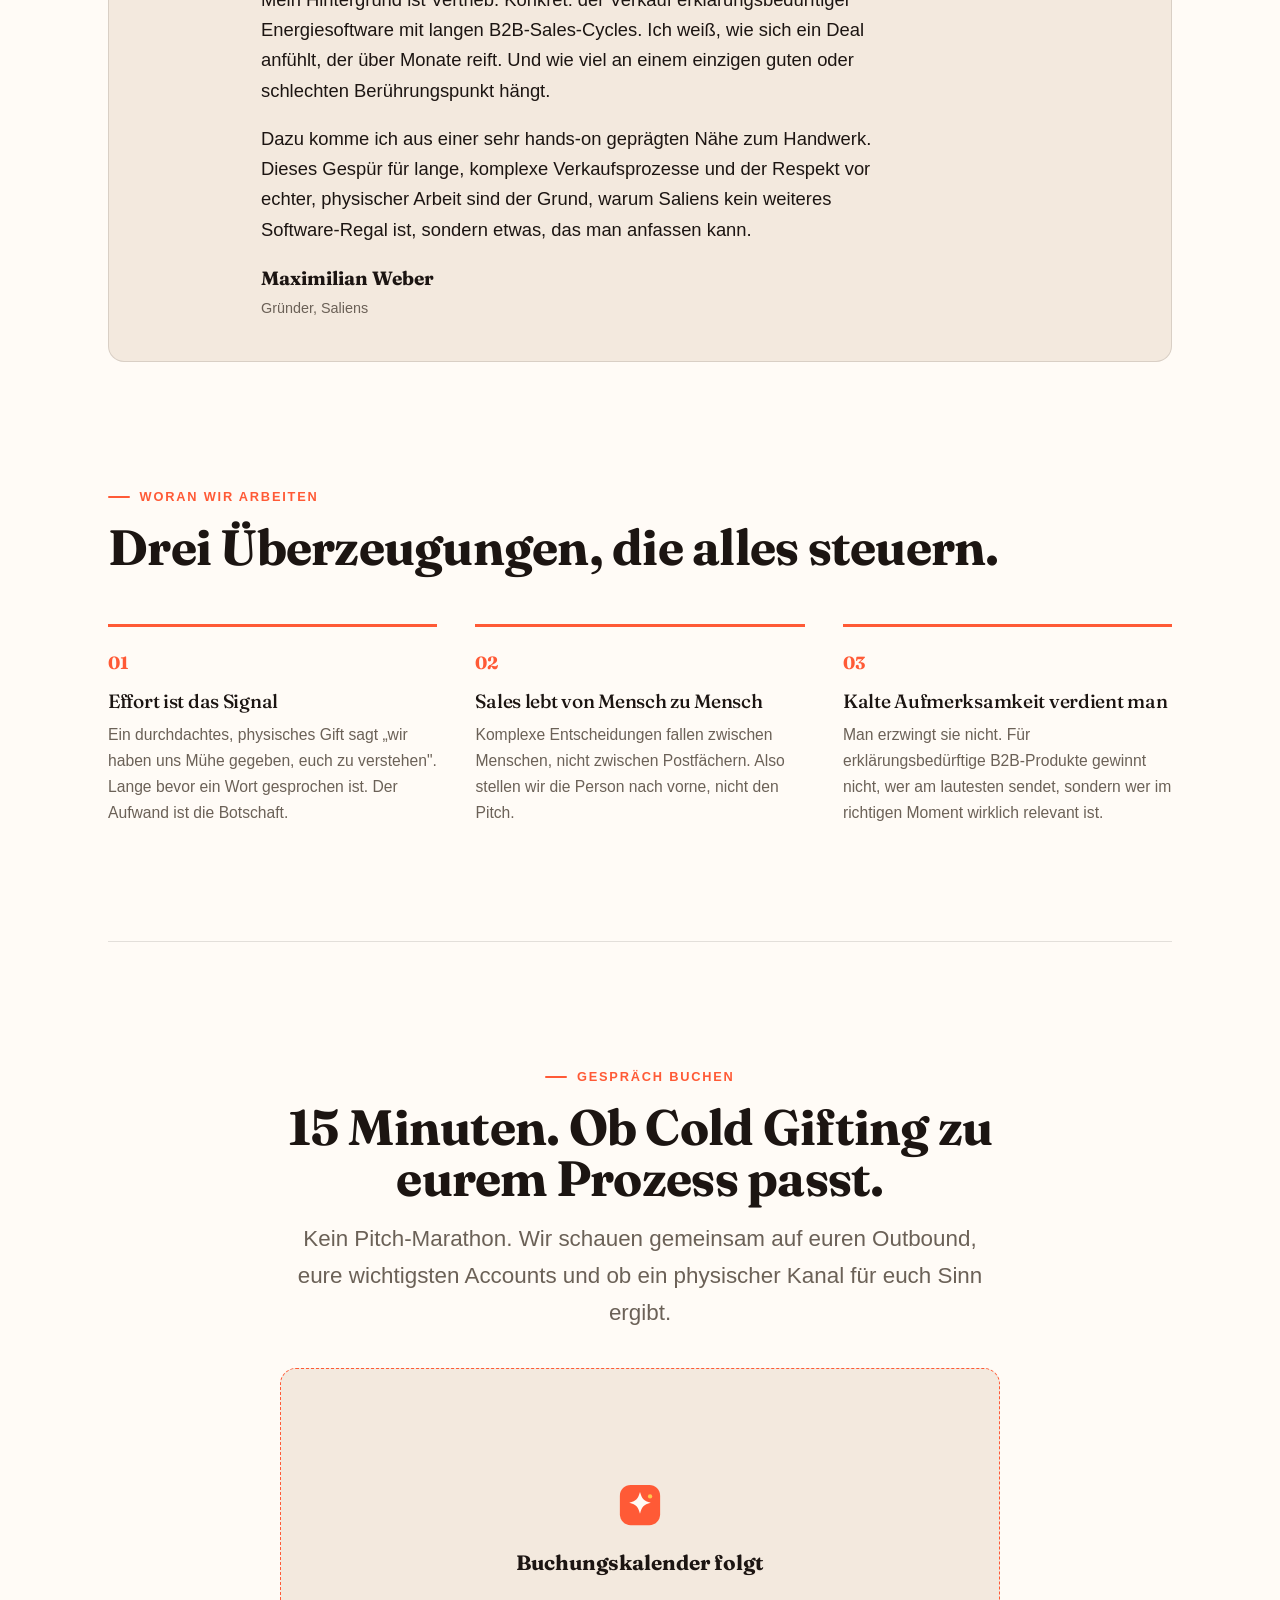
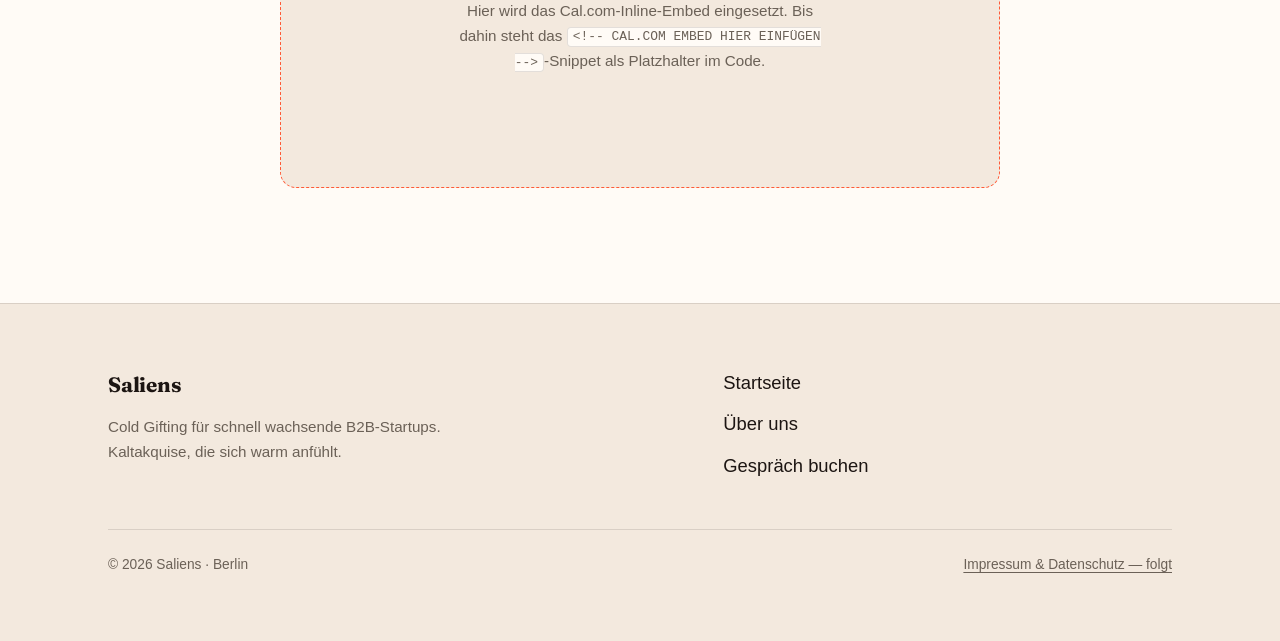
==== commit baa9dc87: "Positionierung + Design-Update: Cold Gifting / Flame-Palette Copy (beide Seiten): - Neue Cold-Giftin" ====
--- a/about.html
+++ b/about.html
@@ -5,14 +5,14 @@
   <meta name="viewport" content="width=device-width, initial-scale=1">
   <meta name="robots" content="noindex,nofollow">
   <title>Über uns — Saliens</title>
-  <meta name="description" content="Warum Saliens existiert: Aufmerksamkeit verdient man, statt sie zu erzwingen. Über die Entstehung, den Gründer und unsere Operating Beliefs.">
+  <meta name="description" content="Warum Saliens existiert: kalte Aufmerksamkeit verdient man, statt sie zu erzwingen. Über die Entstehung, den Gründer und unsere Prinzipien.">
 
   <link rel="icon" href="favicon.svg" type="image/svg+xml">
 
   <link rel="preconnect" href="https://fonts.googleapis.com">
   <link rel="preconnect" href="https://fonts.gstatic.com" crossorigin>
   <link rel="preconnect" href="https://api.fontshare.com">
-  <link href="https://fonts.googleapis.com/css2?family=Fraunces:opsz,wght@9..144,400;9..144,500&display=swap" rel="stylesheet">
+  <link href="https://fonts.googleapis.com/css2?family=Fraunces:opsz,wght@9..144,500;9..144,700&display=swap" rel="stylesheet">
   <link href="https://api.fontshare.com/v2/css?f[]=general-sans@400,500,600&display=swap" rel="stylesheet">
 
   <link rel="stylesheet" href="styles.css">
@@ -22,14 +22,7 @@
   <!-- ============================================================ HEADER -->
   <header class="site-header">
     <div class="container site-header__inner">
-      <a class="brand" href="/" aria-label="Saliens — Startseite">
-        <svg class="brand__seal" viewBox="0 0 64 64" aria-hidden="true">
-          <path fill="#6B2430" d="M32 4c3 4 8 3 11 6s2 8 5 11 8 4 8 9-6 6-8 9-2 8-5 11-8 2-11 6-8-3-11-6-2-8-5-11-8-4-8-9 6-6 8-9 2-8 5-11 8-2 11-6z"/>
-          <circle cx="32" cy="32" r="19" fill="none" stroke="#4E1A23" stroke-width="1.4" opacity="0.5"/>
-          <text x="32" y="41" text-anchor="middle" font-family="Fraunces, Georgia, serif" font-size="24" font-style="italic" fill="#F5F1EA">S</text>
-        </svg>
-        Saliens
-      </a>
+      <a class="brand" href="/" aria-label="Saliens — Startseite">Saliens</a>
       <nav class="nav" aria-label="Hauptnavigation">
         <a class="nav__link nav__link--about" href="/">Startseite</a>
         <a class="btn" href="#gespraech">Gespräch buchen</a>
@@ -42,12 +35,11 @@
     <!-- ============================================================== HERO -->
     <section class="section about-hero">
       <div class="container">
-        <h1 class="reveal reveal--1">Wir helfen, dass die Richtigen <span class="accent" style="font-style:italic;color:var(--wax)">hinschauen</span> — freiwillig.</h1>
+        <h1 class="reveal reveal--1">Aufmerksamkeit verdient man. <span class="accent">Erzwingen</span> kann man sie nicht.</h1>
         <p class="lede reveal reveal--2">
           Saliens kommt vom lateinischen <em>saliens</em> — „hervorspringend", die
-          Wurzel von <em>salience</em>: das, was aus der Masse heraussticht.
-          Genau das ist unser Geschäft: Aufmerksamkeit, die man verdient, statt sie
-          zu erzwingen.
+          Wurzel von <em>salience</em>: das, was heraussticht. Genau das bauen wir.
+          Kalte Aufmerksamkeit, die man sich verdient, statt sie zu erzwingen.
         </p>
       </div>
     </section>
@@ -57,25 +49,23 @@
       <div class="container">
         <div class="prose">
           <p class="eyebrow">Warum das existiert</p>
-          <h2 style="margin-bottom:1.25rem">Aus einem Kundengespräch, nicht aus einem Businessplan.</h2>
+          <h2 style="margin-bottom:1.25rem">Aus einem Kundengespräch. Nicht aus einem Businessplan.</h2>
           <p>
             Die Idee zu Saliens entstand nicht am Whiteboard, sondern in einem echten
-            Gespräch: Ein Kunde beschrieb, wie schwer es geworden ist, mit klassischem
-            Outbound noch zu Entscheidern durchzudringen — und wie sehr ein durchdachtes,
-            physisches Signal an genau dieser Stelle fehlte. Die Nachfrage nach einer
-            Gifting-spezifischen Lösung war plötzlich sichtbar.
+            Gespräch. Ein Kunde beschrieb, wie schwer es geworden ist, mit klassischem
+            Outbound noch zu Entscheidern durchzudringen. Und wie sehr ein durchdachtes,
+            physisches Signal genau dort fehlte. Die Nachfrage war plötzlich sichtbar.
           </p>
           <p>
-            Dazu kommt die eigene Frustration. Wir sind selbst genervt von Sales-Outreach,
-            der den Pitch in den Vordergrund stellt — oft ohne jeden Kontext zum Gegenüber.
-            Wir glauben, dass Vertrieb von der Beziehung zwischen Menschen lebt. Deshalb
-            stellen wir den Menschen in den Vordergrund, nicht das Produkt.
+            Dazu kommt die eigene Frustration. Wir sind selbst genervt von Outreach, der
+            den Pitch nach vorne stellt und den Menschen dahinter vergisst. Vertrieb lebt
+            von der Beziehung zwischen Menschen. Also stellen wir den Menschen nach vorne,
+            nicht das Produkt.
           </p>
           <p>
-            Und wir glauben nicht an volumenbasierten Outreach für komplexe B2B-Produkte.
-            Diese Beziehung stellt keine Mail und kein Cold Call her. Der physische Kanal
-            schon — als Weg, herausragende Erlebnisse zu schaffen, die auf natürliche Weise
-            Reply- und Conversion-Rate erhöhen.
+            Und wir glauben nicht an Volumen für komplexe B2B-Produkte. Diese Beziehung
+            stellt keine Mail und kein Cold Call her. Der physische Kanal schon. Er
+            schafft Erlebnisse, die Reply- und Conversion-Rate ganz von selbst heben.
           </p>
         </div>
       </div>
@@ -85,29 +75,28 @@
     <section class="section" style="padding-top:0">
       <div class="container">
         <div class="founder">
-          <svg class="founder__seal" viewBox="0 0 64 64" aria-hidden="true">
-            <path fill="#6B2430" d="M32 4c3 4 8 3 11 6s2 8 5 11 8 4 8 9-6 6-8 9-2 8-5 11-8 2-11 6-8-3-11-6-2-8-5-11-8-4-8-9 6-6 8-9 2-8 5-11 8-2 11-6z"/>
-            <circle cx="32" cy="32" r="19" fill="none" stroke="#4E1A23" stroke-width="1.4" opacity="0.5"/>
-            <text x="32" y="41" text-anchor="middle" font-family="Fraunces, Georgia, serif" font-size="24" font-style="italic" fill="#F5F1EA">S</text>
+          <svg class="founder__mark" viewBox="0 0 64 64" aria-hidden="true">
+            <rect x="4" y="4" width="56" height="56" rx="15" fill="#FF5A36"/>
+            <path fill="#FFFBF6" d="M32 14c3.2 10.4 4.6 11.8 15 15-10.4 3.2-11.8 4.6-15 15-3.2-10.4-4.6-11.8-15-15 10.4-3.2 11.8-4.6 15-15z"/>
+            <circle cx="46" cy="20" r="3" fill="#FFC94D"/>
           </svg>
           <div class="prose" style="max-width:60ch">
             <p class="eyebrow" style="margin-bottom:0.75rem">Vom Gründer</p>
             <h2 style="margin-bottom:1.1rem">Warum ich der Richtige bin, das zu bauen.</h2>
-            <!-- TODO(Max prüfen): Die folgenden zwei Absätze sind im Ton des Briefings
-                 formuliert, aber inhaltlich an konkreten Stationen entlang deiner
-                 echten Vita zu schärfen (Firmennamen, Jahre, Rolle). Bitte gegenlesen. -->
+            <!-- TODO(Max prüfen): Die folgenden zwei Absätze sind im geschärften Ton
+                 formuliert, aber inhaltlich an konkreten Stationen deiner echten Vita
+                 zu schärfen (Firmennamen, Jahre, Rolle). Bitte gegenlesen. -->
             <p>
-              Mein Hintergrund liegt im Vertrieb — konkret im Verkauf erklärungsbedürftiger
+              Mein Hintergrund ist Vertrieb. Konkret: der Verkauf erklärungsbedürftiger
               Energiesoftware mit langen B2B-Sales-Cycles. Ich weiß, wie sich ein Deal
-              anfühlt, der über Monate reift, und wie viel an einem einzigen guten oder
+              anfühlt, der über Monate reift. Und wie viel an einem einzigen guten oder
               schlechten Berührungspunkt hängt.
             </p>
             <p>
-              Gleichzeitig komme ich aus einer sehr hands-on geprägten Nähe zum Handwerk
-              und zu praktischen Trades. Diese Kombination — das Gespür für lange, komplexe
-              Verkaufsprozesse und der Respekt vor echter, physischer Arbeit — ist der Grund,
-              warum Saliens kein weiteres Software-Regal ist, sondern ein physisches Werkzeug,
-              das man anfassen kann.
+              Dazu komme ich aus einer sehr hands-on geprägten Nähe zum Handwerk. Dieses
+              Gespür für lange, komplexe Verkaufsprozesse und der Respekt vor echter,
+              physischer Arbeit sind der Grund, warum Saliens kein weiteres Software-Regal
+              ist, sondern etwas, das man anfassen kann.
             </p>
             <p class="founder__sign">
               Maximilian Weber
@@ -129,17 +118,17 @@
           <li class="belief">
             <div class="belief__n">01</div>
             <h3>Effort ist das Signal</h3>
-            <p>Ein durchdachtes, physisches Geschenk sagt „wir haben uns Mühe gegeben, euch zu verstehen" — lange bevor ein Wort gesprochen ist. Aufwand ist die Botschaft.</p>
+            <p>Ein durchdachtes, physisches Gift sagt „wir haben uns Mühe gegeben, euch zu verstehen". Lange bevor ein Wort gesprochen ist. Der Aufwand ist die Botschaft.</p>
           </li>
           <li class="belief">
             <div class="belief__n">02</div>
             <h3>Sales lebt von Mensch zu Mensch</h3>
-            <p>Komplexe Entscheidungen fallen zwischen Menschen, nicht zwischen Postfächern. Deshalb stellen wir die Person in den Vordergrund, nicht den Pitch.</p>
+            <p>Komplexe Entscheidungen fallen zwischen Menschen, nicht zwischen Postfächern. Also stellen wir die Person nach vorne, nicht den Pitch.</p>
           </li>
           <li class="belief">
             <div class="belief__n">03</div>
-            <h3>Volumen schlägt keine komplexen Deals</h3>
-            <p>Für erklärungsbedürftige B2B-Produkte gewinnt nicht, wer am lautesten und häufigsten sendet — sondern wer im richtigen Moment wirklich relevant ist.</p>
+            <h3>Kalte Aufmerksamkeit verdient man</h3>
+            <p>Man erzwingt sie nicht. Für erklärungsbedürftige B2B-Produkte gewinnt nicht, wer am lautesten sendet, sondern wer im richtigen Moment wirklich relevant ist.</p>
           </li>
         </ul>
       </div>
@@ -151,7 +140,7 @@
         <hr class="rule" style="margin-bottom:var(--section-y)">
         <div class="cta__inner">
           <p class="eyebrow" style="justify-content:center">Gespräch buchen</p>
-          <h2>15 Minuten. Ob Gifting zu eurem Prozess passt.</h2>
+          <h2>15 Minuten. Ob Cold Gifting zu eurem Prozess passt.</h2>
           <p class="lede">
             Kein Pitch-Marathon. Wir schauen gemeinsam auf euren Outbound, eure
             wichtigsten Accounts und ob ein physischer Kanal für euch Sinn ergibt.
@@ -164,10 +153,7 @@
         <!-- Cal.com-Inline-Embed-Snippet ersetzen.                         -->
         <!-- ============================================================= -->
         <div class="cal-embed" role="note" aria-label="Buchungskalender – wird nachgereicht">
-          <svg class="cal-embed__seal" viewBox="0 0 64 64" aria-hidden="true">
-            <path fill="#6B2430" d="M32 4c3 4 8 3 11 6s2 8 5 11 8 4 8 9-6 6-8 9-2 8-5 11-8 2-11 6-8-3-11-6-2-8-5-11-8-4-8-9 6-6 8-9 2-8 5-11 8-2 11-6z"/>
-            <text x="32" y="41" text-anchor="middle" font-family="Fraunces, Georgia, serif" font-size="24" font-style="italic" fill="#F5F1EA">S</text>
-          </svg>
+          <img class="cal-embed__mark" src="favicon.svg" alt="" aria-hidden="true">
           <span class="cal-embed__title">Buchungskalender folgt</span>
           <p>Hier wird das Cal.com-Inline-Embed eingesetzt. Bis dahin steht das <code>&lt;!-- CAL.COM EMBED HIER EINFÜGEN --&gt;</code>-Snippet als Platzhalter im Code.</p>
         </div>
@@ -181,14 +167,8 @@
     <div class="container">
       <div class="site-footer__grid">
         <div>
-          <a class="brand" href="/" aria-label="Saliens — Startseite">
-            <svg class="brand__seal" viewBox="0 0 64 64" aria-hidden="true">
-              <path fill="#6B2430" d="M32 4c3 4 8 3 11 6s2 8 5 11 8 4 8 9-6 6-8 9-2 8-5 11-8 2-11 6-8-3-11-6-2-8-5-11-8-4-8-9 6-6 8-9 2-8 5-11 8-2 11-6z"/>
-              <text x="32" y="41" text-anchor="middle" font-family="Fraunces, Georgia, serif" font-size="24" font-style="italic" fill="#F5F1EA">S</text>
-            </svg>
-            Saliens
-          </a>
-          <p class="footer__tag">Physisches B2B-Go-to-Market aus Berlin. Aufmerksamkeit, die man verdient — nicht erzwingt.</p>
+          <a class="brand" href="/" aria-label="Saliens — Startseite">Saliens</a>
+          <p class="footer__tag">Cold Gifting für schnell wachsende B2B-Startups. Kaltakquise, die sich warm anfühlt.</p>
         </div>
         <nav class="footer__nav" aria-label="Footer-Navigation">
           <a href="/">Startseite</a>
--- a/styles.css
+++ b/styles.css
@@ -1,21 +1,21 @@
 /* =========================================================================
-   Saliens — Gifting-as-a-Service · Design System
-   Palette abgeleitet aus der physischen Gifting-Metapher:
-   Naturpapier/Karton = Verpackung, Siegellack = Wachssiegel, Messing = Band.
+   Saliens — Cold Gifting · Design System
+   Lauter, wärmer, selbstbewusster: ein dominanter Akzent (Flame) plus ein
+   sparsamer Zweitton (Sonnengelb). Palette auf warmweißem Grund.
    ========================================================================= */
 
 :root {
   /* Farben */
-  --paper:      #F5F1EA;  /* Haupt-Hintergrund */
-  --karton:     #EAE3D6;  /* dezente Flächen, sekundäre Karten */
-  --ink:        #221C19;  /* Haupttext */
-  --ink-soft:   #6b6157;  /* Sekundärtext (AA-geprüft, ~5.4:1 auf Paper) */
-  --wax:        #6B2430;  /* Primärakzent: CTA, Links, Hervorhebung */
-  --wax-deep:   #4E1A23;  /* Hover für Siegellack */
-  --brass:      #B08D57;  /* Sekundärakzent, sehr sparsam, nur Details */
-
-  --hairline:   rgba(34, 28, 25, 0.12);
-  --hairline-strong: rgba(34, 28, 25, 0.20);
+  --paper:      #FFFBF6;  /* Basis-Hintergrund (Warmweiß) */
+  --karton:     #F3E9DE;  /* dezente Flächen, Karten (Warmbeige) */
+  --ink:        #1C1512;  /* Haupttext (Warmschwarz) */
+  --ink-soft:   #6b6157;  /* Sekundärtext (leicht dunkler als Briefing-#75695f, damit AA auf Beige-Karten hält: ~5:1) */
+  --flame:      #FF5A36;  /* Primärakzent: CTA, Eyebrow, Hervorhebung */
+  --flame-deep: #E8461F;  /* Hover-Zustand für Flame */
+  --sun:        #FFC94D;  /* Sekundärakzent, sehr sparsam (Details) */
+
+  --hairline:        rgba(28, 21, 18, 0.12);
+  --hairline-strong: rgba(28, 21, 18, 0.20);
 
   /* Typografie */
   --serif: "Fraunces", Georgia, "Times New Roman", serif;
@@ -24,8 +24,8 @@
   /* Maße */
   --measure: 66ch;
   --container: 1160px;
-  --radius: 6px;
-  --radius-lg: 14px;
+  --radius: 8px;
+  --radius-lg: 16px;
 
   /* Fließende Section-Abstände */
   --section-y: clamp(4.5rem, 9vw, 8.5rem);
@@ -52,35 +52,38 @@
 }
 
 img, svg { display: block; max-width: 100%; }
-h1, h2, h3 { margin: 0; font-weight: 500; }
+h1, h2, h3 { margin: 0; font-weight: 700; }
 
 /* --------------------------------------------------------------- Headings */
 h1, h2, h3 {
   font-family: var(--serif);
   font-optical-sizing: auto;
-  letter-spacing: -0.01em;
+  letter-spacing: -0.015em;
   color: var(--ink);
-  line-height: 1.08;
+  line-height: 1.06;
 }
 h1 {
-  font-size: clamp(2.5rem, 1.6rem + 4vw, 4.5rem);
+  font-size: clamp(2.6rem, 1.6rem + 4.4vw, 4.8rem);
+  font-weight: 700;
+  line-height: 1.0;
+}
+h2 {
+  font-size: clamp(1.95rem, 1.3rem + 2.8vw, 3.1rem);
+  font-weight: 700;
+  line-height: 1.04;
+}
+h3 {
+  /* kleinere Subheadings bewusst in 500, damit die 700er-Headlines führen */
+  font-size: clamp(1.2rem, 1.05rem + 0.7vw, 1.5rem);
   font-weight: 500;
-  line-height: 1.02;
-}
-h2 {
-  font-size: clamp(1.85rem, 1.3rem + 2.4vw, 2.9rem);
-  line-height: 1.06;
-}
-h3 {
-  font-size: clamp(1.2rem, 1.05rem + 0.7vw, 1.5rem);
   line-height: 1.2;
 }
 
 p { margin: 0 0 1.1rem; max-width: var(--measure); }
 p:last-child { margin-bottom: 0; }
 
-a { color: var(--wax); text-decoration-thickness: 1px; text-underline-offset: 3px; }
-a:hover { color: var(--wax-deep); }
+a { color: var(--flame); text-decoration-thickness: 1px; text-underline-offset: 3px; }
+a:hover { color: var(--flame-deep); }
 
 strong { font-weight: 600; }
 
@@ -102,7 +105,7 @@
   font-weight: 600;
   letter-spacing: 0.14em;
   text-transform: uppercase;
-  color: var(--wax);
+  color: var(--flame);
   margin: 0 0 0.9rem;
   display: inline-flex;
   align-items: center;
@@ -111,8 +114,9 @@
 .eyebrow::before {
   content: "";
   width: 22px;
-  height: 1px;
-  background: var(--brass);
+  height: 2px;
+  border-radius: 2px;
+  background: var(--flame);
 }
 .lede {
   font-size: clamp(1.15rem, 1.05rem + 0.5vw, 1.4rem);
@@ -122,24 +126,28 @@
 
 /* ---------------------------------------------------------- Focus (a11y) */
 :where(a, button, summary, [tabindex]):focus-visible {
-  outline: 2.5px solid var(--wax);
+  outline: 2.5px solid var(--flame);
   outline-offset: 3px;
   border-radius: 3px;
 }
 
 /* ---------------------------------------------------------------- Buttons */
 .btn {
-  --btn-bg: var(--wax);
+  /* Bewusste Entscheidung (Demand-Testing): Warmweiß-Text auf Flame wirkt
+     weniger dominant als Warmschwarz, unterschreitet AA fuer Fliesstext aber
+     leicht (~3:1). Fuer spaetere Ads-Kampagnen ggf. --btn-bg auf #D63D18
+     abdunkeln (~4.6:1) bei praktisch identischer Anmutung. */
+  --btn-bg: var(--flame);
   --btn-fg: var(--paper);
   display: inline-flex;
   align-items: center;
   justify-content: center;
   gap: 0.55rem;
   font-family: var(--sans);
-  font-weight: 500;
+  font-weight: 600;
   font-size: 1.02rem;
   line-height: 1;
-  padding: 0.95rem 1.6rem;
+  padding: 0.95rem 1.65rem;
   color: var(--btn-fg);
   background: var(--btn-bg);
   border: 1px solid transparent;
@@ -147,23 +155,24 @@
   text-decoration: none;
   cursor: pointer;
   transition: background-color 160ms ease, transform 160ms ease, box-shadow 160ms ease;
-  box-shadow: 0 1px 0 rgba(34, 28, 25, 0.04);
-}
-.btn:hover { background: var(--wax-deep); color: var(--paper); transform: translateY(-1px); }
+  box-shadow: 0 2px 14px rgba(255, 90, 54, 0.22);
+}
+.btn:hover { background: var(--flame-deep); color: var(--paper); transform: translateY(-1px); box-shadow: 0 4px 20px rgba(255, 90, 54, 0.30); }
 .btn:active { transform: translateY(0); }
 .btn .btn-arrow { transition: transform 160ms ease; }
 .btn:hover .btn-arrow { transform: translateX(3px); }
 
 .btn--ghost {
   background: transparent;
-  color: var(--wax);
+  color: var(--flame);
   border-color: var(--hairline-strong);
-}
-.btn--ghost:hover { background: var(--karton); color: var(--wax-deep); transform: translateY(-1px); }
+  box-shadow: none;
+}
+.btn--ghost:hover { background: var(--karton); color: var(--flame-deep); transform: translateY(-1px); box-shadow: none; }
 
 .textlink {
-  font-weight: 500;
-  color: var(--wax);
+  font-weight: 600;
+  color: var(--flame);
   text-decoration: underline;
   text-decoration-color: var(--hairline-strong);
 }
@@ -178,7 +187,7 @@
   position: sticky;
   top: 0;
   z-index: 50;
-  background: color-mix(in srgb, var(--paper) 88%, transparent);
+  background: color-mix(in srgb, var(--paper) 86%, transparent);
   backdrop-filter: saturate(140%) blur(10px);
   border-bottom: 1px solid var(--hairline);
 }
@@ -189,19 +198,23 @@
   gap: 1rem;
   padding-block: 0.9rem;
 }
+/* Logo: aktuell Text-Wordmark (Fraunces 700). Zum Austausch gegen das finale
+   Figma-Logo genuegt es, den Wortmarken-Span durch
+   <img class="brand__logo" src="/assets/logo.svg" alt="Saliens"> zu ersetzen —
+   kein weiterer Header-Code-Umbau noetig. */
 .brand {
   font-family: var(--serif);
-  font-weight: 500;
-  font-size: 1.4rem;
-  letter-spacing: 0.01em;
+  font-weight: 700;
+  font-size: 1.5rem;
+  letter-spacing: -0.01em;
   color: var(--ink);
   text-decoration: none;
   display: inline-flex;
   align-items: center;
-  gap: 0.6rem;
+  gap: 0.5rem;
 }
 .brand:hover { color: var(--ink); }
-.brand__seal { width: 26px; height: 26px; flex: none; }
+.brand__logo { height: 30px; width: auto; }
 .nav { display: flex; align-items: center; gap: clamp(1rem, 2.5vw, 2rem); }
 .nav__link {
   font-weight: 500;
@@ -209,8 +222,8 @@
   text-decoration: none;
   font-size: 0.98rem;
 }
-.nav__link:hover { color: var(--wax); }
-.nav .btn { padding: 0.6rem 1.05rem; font-size: 0.95rem; }
+.nav__link:hover { color: var(--flame); }
+.nav .btn { padding: 0.62rem 1.1rem; font-size: 0.95rem; }
 
 @media (max-width: 560px) {
   .nav__link--about { display: none; } /* Über uns bleibt im Footer erreichbar */
@@ -224,23 +237,24 @@
   align-items: center;
   gap: clamp(2rem, 5vw, 5rem);
 }
+.hero__eyebrow { margin-bottom: 1.4rem; }
 .hero__title { margin-bottom: 1.5rem; }
-.hero__title .accent { color: var(--wax); font-style: italic; }
+.hero__title .accent { color: var(--flame); }
 .hero__sub {
   font-size: clamp(1.15rem, 1.05rem + 0.55vw, 1.45rem);
   color: var(--ink-soft);
   max-width: 46ch;
   margin-bottom: 2rem;
 }
-.hero__actions { display: flex; flex-wrap: wrap; align-items: center; gap: 1rem 1.4rem; }
-.hero__note { font-size: 0.92rem; color: var(--ink-soft); margin: 0; }
+.hero__actions { display: flex; flex-direction: column; align-items: flex-start; gap: 0.85rem; }
+.hero__note { font-size: 0.92rem; color: var(--ink-soft); margin: 0; max-width: 42ch; }
 .hero__figure { display: flex; justify-content: center; }
-.hero__figure svg { width: min(100%, 460px); height: auto; }
+.hero__figure img { width: min(100%, 460px); height: auto; }
 
 @media (max-width: 860px) {
   .hero__grid { grid-template-columns: 1fr; gap: 2.5rem; }
   .hero__figure { order: -1; }
-  .hero__figure svg { width: min(78%, 340px); }
+  .hero__figure img { width: min(72%, 320px); }
 }
 
 /* ----------------------------------------------------------------- Rhythm */
@@ -260,14 +274,14 @@
   padding-left: 1.6rem;
   position: relative;
   color: var(--ink);
-  max-width: 52ch;
+  max-width: 54ch;
 }
 .problem__list li::before {
   content: "";
   position: absolute;
   left: 0; top: 0.62em;
-  width: 8px; height: 8px;
-  background: var(--wax);
+  width: 9px; height: 9px;
+  background: var(--flame);
   border-radius: 2px;
   transform: rotate(45deg);
 }
@@ -281,30 +295,48 @@
   display: grid;
   grid-template-columns: repeat(4, 1fr);
   gap: clamp(1.5rem, 3vw, 2.5rem);
-  counter-reset: step;
 }
 .step { position: relative; }
+.step__icon { width: 44px; height: 44px; margin-bottom: 1rem; }
 .step__num {
   font-family: var(--serif);
-  font-weight: 500;
-  font-size: 1.15rem;
-  color: var(--wax);
+  font-weight: 700;
+  font-size: 1.1rem;
+  color: var(--flame);
   display: inline-flex;
   align-items: center;
   gap: 0.7rem;
-  margin-bottom: 1rem;
+  margin-bottom: 0.75rem;
 }
 .step__num::after {
   content: "";
   flex: 1;
   height: 1px;
-  background: var(--brass);
-  min-width: 28px;
+  background: var(--hairline-strong);
+  min-width: 24px;
 }
 .step h3 { margin-bottom: 0.5rem; }
 .step p { color: var(--ink-soft); font-size: 0.98rem; }
 @media (max-width: 900px) { .steps { grid-template-columns: repeat(2, 1fr); gap: 2.25rem; } }
 @media (max-width: 480px) { .steps { grid-template-columns: 1fr; } }
+
+/* ------------------------------------------------- Zwei Wege (Modelle) */
+.ways__grid { display: grid; grid-template-columns: 1fr 1fr; gap: clamp(1.25rem, 3vw, 2rem); }
+.model {
+  background: var(--karton);
+  border: 1px solid var(--hairline);
+  border-radius: var(--radius-lg);
+  padding: 2.25rem;
+}
+.model__icon { width: 46px; height: 46px; margin-bottom: 1.2rem; }
+.model__tag {
+  font-size: 0.78rem; font-weight: 600; letter-spacing: 0.12em;
+  text-transform: uppercase; color: var(--flame);
+  display: block; margin-bottom: 0.6rem;
+}
+.model h3 { margin-bottom: 0.7rem; }
+.model p { color: var(--ink-soft); font-size: 0.98rem; margin: 0; }
+@media (max-width: 720px) { .ways__grid { grid-template-columns: 1fr; } }
 
 /* ---------------------------------------------------------- Differenzierung */
 .compare { background: var(--karton); }
@@ -317,7 +349,7 @@
   padding: 2rem;
 }
 .compare__card--them { background: transparent; border-style: dashed; }
-.compare__card--us { border-color: var(--wax); box-shadow: 0 0 0 1px var(--wax) inset; }
+.compare__card--us { border-color: var(--flame); box-shadow: 0 0 0 1px var(--flame) inset; }
 .compare__tag {
   font-size: 0.78rem;
   font-weight: 600;
@@ -327,7 +359,7 @@
   margin-bottom: 1rem;
   display: block;
 }
-.compare__card--us .compare__tag { color: var(--wax); }
+.compare__card--us .compare__tag { color: var(--flame); }
 .compare__card h3 { margin-bottom: 1.1rem; }
 .compare__points { list-style: none; margin: 0; padding: 0; display: grid; gap: 0.85rem; }
 .compare__points li { padding-left: 1.7rem; position: relative; color: var(--ink); font-size: 0.98rem; }
@@ -336,35 +368,40 @@
   font-family: var(--sans); font-weight: 600;
 }
 .compare__card--them .compare__points li::before { content: "–"; color: var(--ink-soft); }
-.compare__card--us .compare__points li::before { content: "→"; color: var(--wax); }
+.compare__card--us .compare__points li::before { content: "→"; color: var(--flame); }
 @media (max-width: 720px) { .compare__grid { grid-template-columns: 1fr; } }
 
 /* --------------------------------------------------------------- Use Cases */
 .cases { list-style: none; margin: 0; padding: 0; display: grid; grid-template-columns: repeat(3, 1fr); gap: clamp(1.25rem, 3vw, 2rem); }
 .case {
-  border-top: 2px solid var(--wax);
+  border-top: 3px solid var(--flame);
   padding-top: 1.4rem;
 }
-.case__kicker { font-size: 0.82rem; font-weight: 600; letter-spacing: 0.1em; text-transform: uppercase; color: var(--brass); margin-bottom: 0.7rem; }
 .case h3 { margin-bottom: 0.6rem; }
 .case p { color: var(--ink-soft); font-size: 0.98rem; }
+.case__outlook {
+  margin-top: clamp(2rem, 4vw, 3rem);
+  color: var(--ink-soft);
+  font-size: 0.95rem;
+  max-width: 62ch;
+}
 @media (max-width: 820px) { .cases { grid-template-columns: 1fr; gap: 1.75rem; } .case { padding-top: 1.1rem; } }
 
 /* ------------------------------------------------------------------- Proof */
 .proof { background: var(--ink); color: var(--paper); }
 .proof .container { padding-block: var(--section-y); }
 .proof h2 { color: var(--paper); }
-.proof .eyebrow { color: var(--brass); }
-.proof .eyebrow::before { background: var(--brass); }
+.proof .eyebrow { color: var(--sun); }
+.proof .eyebrow::before { background: var(--sun); }
 .proof__grid { display: grid; grid-template-columns: 1fr 1fr; gap: clamp(2rem, 5vw, 4rem); align-items: start; }
-.proof p { color: color-mix(in srgb, var(--paper) 80%, transparent); }
+.proof p { color: color-mix(in srgb, var(--paper) 82%, transparent); }
 .proof__points { list-style: none; margin: 1.5rem 0 0; padding: 0; display: grid; gap: 1.1rem; }
 .proof__points li { padding-left: 1.7rem; position: relative; color: var(--paper); }
 .proof__points li::before {
   content: "";
   position: absolute; left: 0; top: 0.6em;
   width: 9px; height: 9px; border-radius: 50%;
-  border: 1.5px solid var(--brass);
+  border: 1.5px solid var(--sun);
 }
 @media (max-width: 760px) { .proof__grid { grid-template-columns: 1fr; gap: 1.5rem; } }
 
@@ -379,7 +416,7 @@
   margin: 0 auto;
   max-width: 720px;
   min-height: 420px;
-  border: 1.5px dashed var(--wax);
+  border: 1.5px dashed var(--flame);
   border-radius: var(--radius-lg);
   background: var(--karton);
   display: flex;
@@ -390,11 +427,10 @@
   padding: 2.5rem 1.5rem;
   text-align: center;
 }
-.cal-embed__seal { width: 46px; height: 46px; opacity: 0.9; }
-.cal-embed__title { font-family: var(--serif); font-weight: 500; font-size: 1.3rem; color: var(--ink); }
+.cal-embed__mark { width: 46px; height: 46px; }
+.cal-embed__title { font-family: var(--serif); font-weight: 700; font-size: 1.3rem; color: var(--ink); }
 .cal-embed p { color: var(--ink-soft); font-size: 0.95rem; max-width: 44ch; margin: 0; }
 .cal-embed code { font-family: ui-monospace, SFMono-Regular, Menlo, monospace; font-size: 0.85em; background: var(--paper); padding: 0.1em 0.4em; border-radius: 4px; border: 1px solid var(--hairline); }
-.cal-embed .btn { margin-top: 0.4rem; }
 
 /* --------------------------------------------------------------------- FAQ */
 .faq { max-width: 820px; margin-inline: auto; }
@@ -418,12 +454,12 @@
 .faq__q::-webkit-details-marker { display: none; }
 .faq__icon { flex: none; width: 26px; height: 26px; position: relative; margin-top: 0.2em; }
 .faq__icon::before, .faq__icon::after {
-  content: ""; position: absolute; background: var(--wax);
+  content: ""; position: absolute; background: var(--flame);
   top: 50%; left: 50%;
   transition: transform 200ms ease;
 }
-.faq__icon::before { width: 15px; height: 1.5px; transform: translate(-50%, -50%); }
-.faq__icon::after  { width: 1.5px; height: 15px; transform: translate(-50%, -50%); }
+.faq__icon::before { width: 15px; height: 2px; transform: translate(-50%, -50%); }
+.faq__icon::after  { width: 2px; height: 15px; transform: translate(-50%, -50%); }
 .faq__item[open] .faq__icon::after { transform: translate(-50%, -50%) scaleY(0); }
 .faq__a { padding: 0 0.25rem 1.6rem; }
 .faq__a p { color: var(--ink-soft); max-width: 68ch; }
@@ -443,11 +479,11 @@
   gap: 2rem;
   align-items: start;
 }
-.site-footer .brand { font-size: 1.25rem; margin-bottom: 0.75rem; }
-.footer__tag { color: var(--ink-soft); font-size: 0.95rem; max-width: 40ch; }
+.site-footer .brand { font-size: 1.3rem; margin-bottom: 0.75rem; }
+.footer__tag { color: var(--ink-soft); font-size: 0.95rem; max-width: 42ch; }
 .footer__nav { display: flex; flex-direction: column; gap: 0.7rem; }
 .footer__nav a { color: var(--ink); text-decoration: none; font-weight: 500; width: max-content; }
-.footer__nav a:hover { color: var(--wax); }
+.footer__nav a:hover { color: var(--flame); }
 .footer__legal {
   margin-top: clamp(2rem, 4vw, 3rem);
   padding-top: 1.5rem;
@@ -483,14 +519,14 @@
   border-radius: var(--radius-lg);
   padding: 2.5rem;
 }
-.founder__seal { width: 84px; height: 84px; flex: none; }
-.founder__sign { font-family: var(--serif); font-size: 1.2rem; color: var(--ink); margin-top: 1.4rem; }
-.founder__role { display: block; font-family: var(--sans); font-size: 0.9rem; color: var(--ink-soft); margin-top: 0.15rem; }
-@media (max-width: 560px) { .founder { grid-template-columns: 1fr; } .founder__seal { width: 64px; height: 64px; } }
+.founder__mark { width: 76px; height: 76px; flex: none; }
+.founder__sign { font-family: var(--serif); font-weight: 700; font-size: 1.2rem; color: var(--ink); margin-top: 1.4rem; }
+.founder__role { display: block; font-family: var(--sans); font-weight: 400; font-size: 0.9rem; color: var(--ink-soft); margin-top: 0.15rem; }
+@media (max-width: 560px) { .founder { grid-template-columns: 1fr; } .founder__mark { width: 60px; height: 60px; } }
 
 .beliefs { list-style: none; margin: 0; padding: 0; display: grid; grid-template-columns: repeat(3, 1fr); gap: clamp(1.5rem, 3vw, 2.5rem); }
-.belief { border-top: 2px solid var(--wax); padding-top: 1.3rem; }
-.belief__n { font-family: var(--serif); font-size: 1.1rem; color: var(--wax); margin-bottom: 0.8rem; }
+.belief { border-top: 3px solid var(--flame); padding-top: 1.3rem; }
+.belief__n { font-family: var(--serif); font-weight: 700; font-size: 1.1rem; color: var(--flame); margin-bottom: 0.8rem; }
 .belief h3 { margin-bottom: 0.55rem; font-size: 1.2rem; }
 .belief p { color: var(--ink-soft); font-size: 0.98rem; }
 @media (max-width: 820px) { .beliefs { grid-template-columns: 1fr; gap: 1.75rem; } }
